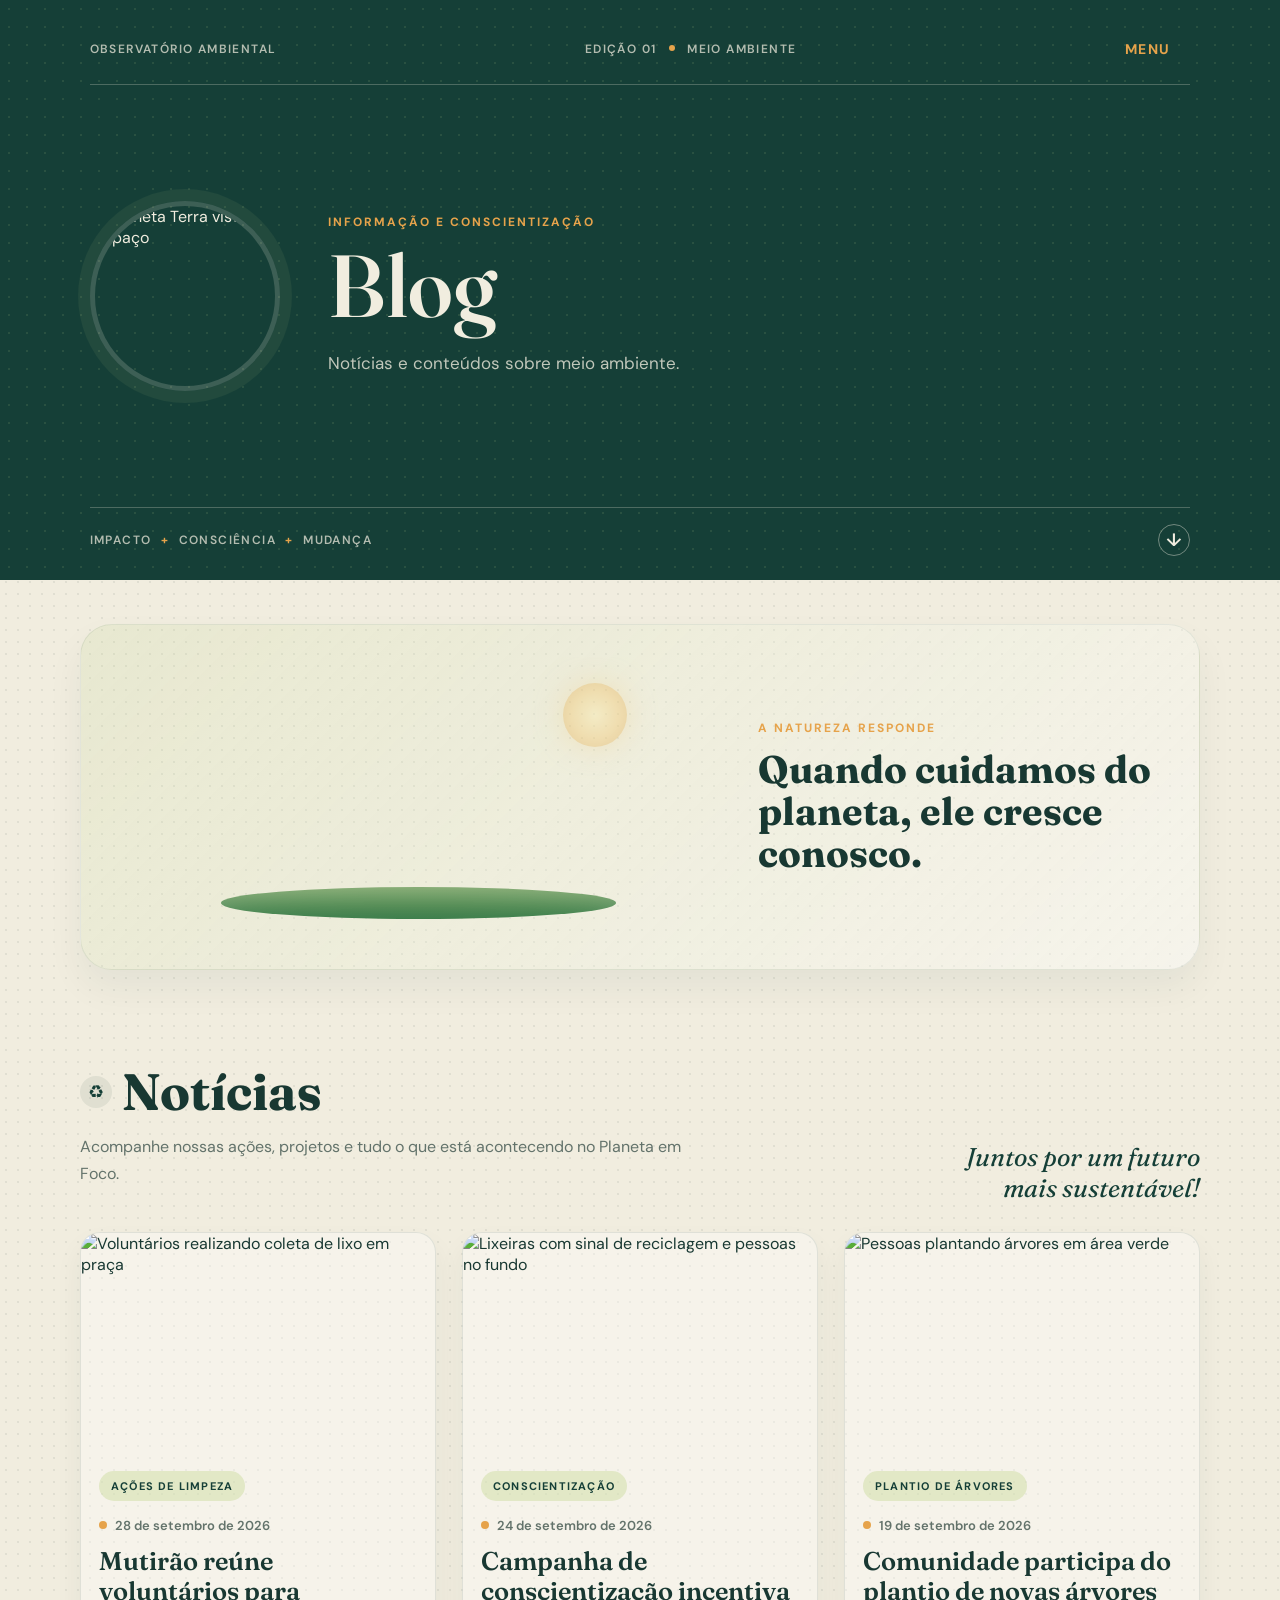
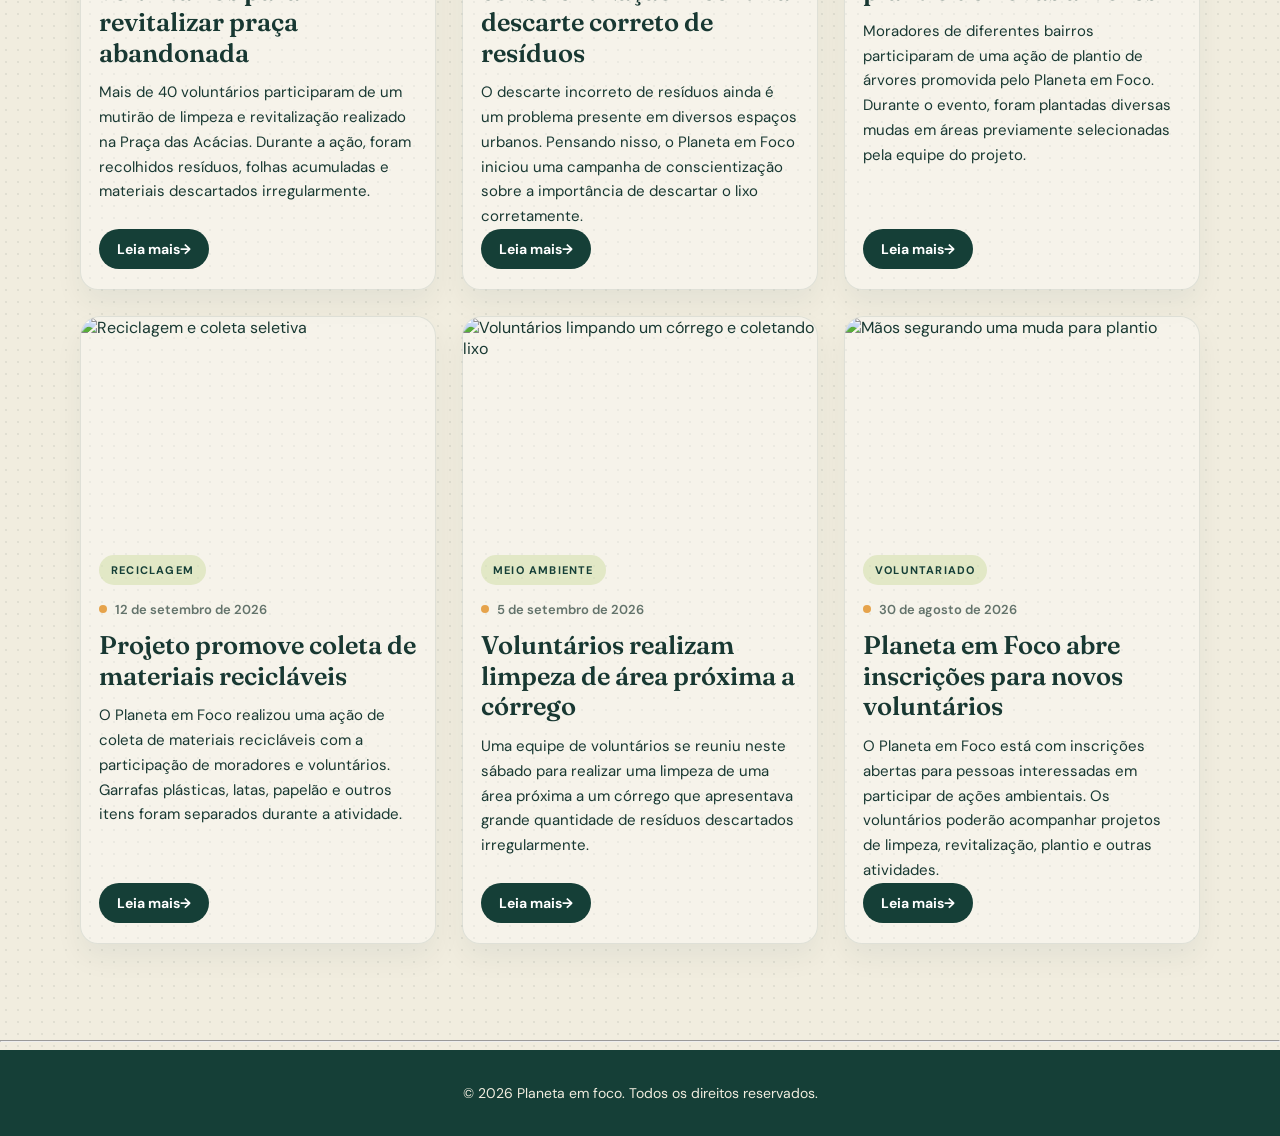
==== html/blog.html @ 34927bc3 "adicionado js" ====
<!doctype html>
<html lang="pt-BR">
  <head>
    <meta charset="UTF-8" />
    <meta name="viewport" content="width=device-width, initial-scale=1.0" />
    <link rel="preconnect" href="https://fonts.googleapis.com" />
    <link rel="preconnect" href="https://fonts.gstatic.com" crossorigin />
    <link
      href="https://fonts.googleapis.com/css2?family=DM+Sans:wght@400;500;600;700&family=Fraunces:opsz,wght@9..144,500;9..144,600;9..144,700&display=swap"
      rel="stylesheet"
    />
    <link rel="stylesheet" href="../css/style.css" />
    <title>Blog | Planeta em foco</title>
  </head>
  <body>
    <div class="capa">
      <div class="linha-superior">
        <span>Observatório ambiental</span>
        <span>Edição 01 <i></i> Meio ambiente</span>
        <nav class="navegacao" aria-label="Navegação principal">
          <details class="menu">
            <summary class="link-menu botao-menu">Menu</summary>
            <div class="opcoes-menu">
              <a class="link-menu" href="../index.html">Início</a>
              <a class="link-menu" href="sobre-nos.html">Sobre nós</a>
              <a class="link-menu" href="projetos.html">Projetos</a>
              <a class="link-menu" href="feitos.html">Feitos</a>
              <a class="link-menu" href="blog.html">Blog</a>
              <a class="link-menu" href="comoajudar.html">Como ajudar</a>
              <a class="link-menu" href="voluntario.html">Voluntarie-se</a>
              <a class="link-menu" href="campanhas.html">Campanhas</a>
              <a class="link-menu" href="galeria.html">Galeria</a>
              <a class="link-menu" href="contatos.html">Contatos</a>
              <a class="link-menu" href="orcamento_hospedagem.html">Hospedagem e domínio</a>
            </div>
          </details>
        </nav>
      </div>
      <div class="destaque">
        <img
          class="imagem-planeta"
          src="https://images.unsplash.com/photo-1614730321146-b6fa6a46bcb4?auto=format&fit=crop&w=400&q=85"
          alt="Planeta Terra visto do espaço"
        />
        <div class="texto-destaque">
          <p class="subtitulo">Informação e conscientização</p>
          <h1>Blog</h1>
          <p class="descricao">Notícias e conteúdos sobre meio ambiente.</p>
        </div>
      </div>
      <div class="linha-inferior">
        <span>IMPACTO <b>+</b> CONSCIÊNCIA <b>+</b> MUDANÇA</span>
        <button
          class="seta-rolagem"
          type="button"
          aria-label="Ir para o final da página"
        >
          ↓
        </button>
      </div>
    </div>
    <main>
      <section
        class="arvore-scroll"
        aria-label="Árvore crescendo ao passar o mouse"
      >
        <div class="arvore-wrapper">
          <div class="arvore-scene" aria-hidden="true" tabindex="0">
            <div class="sol"></div>
            <div class="solo"></div>
            <div class="raiz"></div>
            <div class="tronco"></div>
            <div class="galho galho-1"></div>
            <div class="galho galho-2"></div>
            <div class="galho galho-3"></div>
            <div class="galho galho-4"></div>
            <div class="galho galho-5"></div>
            <div class="folha folha-1"></div>
            <div class="folha folha-2"></div>
            <div class="folha folha-3"></div>
            <div class="folha folha-4"></div>
            <div class="folha folha-5"></div>
            <div class="folha folha-6"></div>
            <div class="folha folha-7"></div>
            <div class="folha folha-8"></div>
            <div class="folha folha-9"></div>
            <div class="folha folha-10"></div>
            <div class="folha folha-11"></div>
            <div class="folha folha-12"></div>
            <div class="folha folha-13"></div>
            <div class="folha folha-14"></div>
            <div class="folha folha-15"></div>
            <div class="folha folha-16"></div>
            <div class="folha folha-17"></div>
            <div class="folha folha-18"></div>
            <div class="folha folha-19"></div>
            <div class="folha folha-20"></div>
            <div class="folha folha-21"></div>
            <div class="folha folha-22"></div>
            <div class="folha folha-23"></div>
            <div class="folha folha-24"></div>
            <div class="folha folha-25"></div>
            <div class="folha folha-26"></div>
            <div class="folha folha-27"></div>
            <div class="folha folha-28"></div>
            <div class="folha folha-29"></div>
            <div class="folha folha-30"></div>
            <div class="folha folha-31"></div>
            <div class="folha folha-32"></div>
            <div class="folha folha-33"></div>
            <div class="folha folha-34"></div>
            <div class="folha folha-35"></div>
            <div class="folha folha-36"></div>
            <div class="folha folha-37"></div>
            <div class="folha folha-38"></div>
            <div class="folha folha-39"></div>
            <div class="folha folha-40"></div>
            <div class="folha folha-49"></div>
            <div class="folha folha-50"></div>
            <div class="folha folha-51"></div>
            <div class="folha folha-52"></div>
            <div class="folha folha-53"></div>
            <div class="folha folha-54"></div>
            <div class="folha folha-55"></div>
            <div class="folha folha-56"></div>
            <div class="folha folha-57"></div>
            <div class="folha folha-58"></div>
            <div class="folha folha-59"></div>
            <div class="folha folha-60"></div>
            <div class="folha folha-61"></div>
            <div class="folha folha-62"></div>
            <div class="folha folha-63"></div>
            <div class="folha folha-64"></div>
            <span class="maca maca-1"></span>
            <span class="maca maca-2"></span>
            <span class="maca maca-3"></span>
            <span class="maca maca-4"></span>
            <span class="maca maca-5"></span>
            <span class="maca maca-6"></span>
            <span class="maca maca-7"></span>
            <span class="maca maca-8"></span>
          </div>
          <div class="texto-arvore">
            <p class="subtitulo">A natureza responde</p>
            <h2>Quando cuidamos do planeta, ele cresce conosco.</h2>
          </div>
        </div>
      </section>

      <section class="temas" aria-label="Blog">
        <div class="noticias-header">
          <div>
            <div class="titulo-noticias">
              <span class="icone-noticias" aria-hidden="true">♻</span>
              <h2>Notícias</h2>
            </div>
            <p class="texto-secao">
              Acompanhe nossas ações, projetos e tudo o que está acontecendo no
              Planeta em Foco.
            </p>
          </div>
          <div class="frase-sustentabilidade">
            Juntos por um futuro<br />mais sustentável!
          </div>
        </div>

        <div class="grade-noticias">
          <article class="card-noticia">
            <img
              src="https://images.unsplash.com/photo-1529156069898-49953e39b3ac?auto=format&fit=crop&w=800&q=80"
              alt="Voluntários realizando coleta de lixo em praça"
            />
            <div class="card-conteudo">
              <span class="tag-noticia">Ações de Limpeza</span>
              <div class="data-noticia">
                <span class="ponto-data"></span>28 de setembro de 2026
              </div>
              <h3>
                Mutirão reúne voluntários para revitalizar praça abandonada
              </h3>
              <p>
                Mais de 40 voluntários participaram de um mutirão de limpeza e
                revitalização realizado na Praça das Acácias. Durante a ação,
                foram recolhidos resíduos, folhas acumuladas e materiais
                descartados irregularmente.
              </p>
              <a href="#" class="botao-noticia"
                >Leia mais <span aria-hidden="true">→</span></a
              >
            </div>
          </article>

          <article class="card-noticia">
            <img
              src="https://images.unsplash.com/photo-1532996122724-e3c354a0b15b?auto=format&fit=crop&w=800&q=80"
              alt="Lixeiras com sinal de reciclagem e pessoas no fundo"
            />
            <div class="card-conteudo">
              <span class="tag-noticia">Conscientização</span>
              <div class="data-noticia">
                <span class="ponto-data"></span>24 de setembro de 2026
              </div>
              <h3>
                Campanha de conscientização incentiva descarte correto de
                resíduos
              </h3>
              <p>
                O descarte incorreto de resíduos ainda é um problema presente em
                diversos espaços urbanos. Pensando nisso, o Planeta em Foco
                iniciou uma campanha de conscientização sobre a importância de
                descartar o lixo corretamente.
              </p>
              <a href="#" class="botao-noticia"
                >Leia mais <span aria-hidden="true">→</span></a
              >
            </div>
          </article>

          <article class="card-noticia">
            <img
              src="https://images.unsplash.com/photo-1466692476868-aef1dfb1e735?auto=format&fit=crop&w=800&q=80"
              alt="Pessoas plantando árvores em área verde"
            />
            <div class="card-conteudo">
              <span class="tag-noticia">Plantio de Árvores</span>
              <div class="data-noticia">
                <span class="ponto-data"></span>19 de setembro de 2026
              </div>
              <h3>Comunidade participa do plantio de novas árvores</h3>
              <p>
                Moradores de diferentes bairros participaram de uma ação de
                plantio de árvores promovida pelo Planeta em Foco. Durante o
                evento, foram plantadas diversas mudas em áreas previamente
                selecionadas pela equipe do projeto.
              </p>
              <a href="#" class="botao-noticia"
                >Leia mais <span aria-hidden="true">→</span></a
              >
            </div>
          </article>

          <article class="card-noticia">
            <img
              src="https://images.unsplash.com/photo-1532996122724-e3c354a0b15b?auto=format&fit=crop&w=800&q=80"
              alt="Reciclagem e coleta seletiva"
            />
            <div class="card-conteudo">
              <span class="tag-noticia">Reciclagem</span>
              <div class="data-noticia">
                <span class="ponto-data"></span>12 de setembro de 2026
              </div>
              <h3>Projeto promove coleta de materiais recicláveis</h3>
              <p>
                O Planeta em Foco realizou uma ação de coleta de materiais
                recicláveis com a participação de moradores e voluntários.
                Garrafas plásticas, latas, papelão e outros itens foram
                separados durante a atividade.
              </p>
              <a href="#" class="botao-noticia"
                >Leia mais <span aria-hidden="true">→</span></a
              >
            </div>
          </article>

          <article class="card-noticia">
            <img
              src="https://images.unsplash.com/photo-1542601906990-b4d3fb778b09?auto=format&fit=crop&w=800&q=80"
              alt="Voluntários limpando um córrego e coletando lixo"
            />
            <div class="card-conteudo">
              <span class="tag-noticia">Meio Ambiente</span>
              <div class="data-noticia">
                <span class="ponto-data"></span>5 de setembro de 2026
              </div>
              <h3>Voluntários realizam limpeza de área próxima a córrego</h3>
              <p>
                Uma equipe de voluntários se reuniu neste sábado para realizar
                uma limpeza de uma área próxima a um córrego que apresentava
                grande quantidade de resíduos descartados irregularmente.
              </p>
              <a href="#" class="botao-noticia"
                >Leia mais <span aria-hidden="true">→</span></a
              >
            </div>
          </article>

          <article class="card-noticia">
            <img
              src="https://images.unsplash.com/photo-1529156069898-49953e39b3ac?auto=format&fit=crop&w=800&q=80"
              alt="Mãos segurando uma muda para plantio"
            />
            <div class="card-conteudo">
              <span class="tag-noticia">Voluntariado</span>
              <div class="data-noticia">
                <span class="ponto-data"></span>30 de agosto de 2026
              </div>
              <h3>Planeta em Foco abre inscrições para novos voluntários</h3>
              <p>
                O Planeta em Foco está com inscrições abertas para pessoas
                interessadas em participar de ações ambientais. Os voluntários
                poderão acompanhar projetos de limpeza, revitalização, plantio e
                outras atividades.
              </p>
              <a href="#" class="botao-noticia"
                >Leia mais <span aria-hidden="true">→</span></a
              >
            </div>
          </article>
        </div>
      </section>
    </main>
    <hr />
    <footer>
      <p>&copy; 2026 Planeta em foco. Todos os direitos reservados.</p>
    </footer>
    <script>
      const arvore = document.querySelector(".arvore-scene");
      const macasCaindo = [
        {
          elemento: document.querySelector(".maca-2"),
          direcao: -1,
          primeiroQuique: 360,
        },
        {
          elemento: document.querySelector(".maca-5"),
          direcao: 1,
          primeiroQuique: 405,
        },
      ];
      let quedaIniciada = false;

      function animarMaca({ elemento, direcao, primeiroQuique }) {
        const estado = {
          x: elemento.offsetLeft,
          y: elemento.offsetTop,
          velocidadeX: 0,
          velocidadeY: 0,
          gravidade: 1100,
          quiques: 0,
          rotacao: 0,
          ultimoTempo: performance.now(),
        };
        const alturaDoChao = arvore.clientHeight - 28 - elemento.offsetHeight;

        elemento.classList.add("maca-caindo");
        elemento.style.left = `${estado.x}px`;
        elemento.style.top = `${estado.y}px`;
        elemento.style.bottom = "auto";
        elemento.style.opacity = "1";

        function atualizarMaca(tempoAtual) {
          const intervalo = Math.min(
            (tempoAtual - estado.ultimoTempo) / 1000,
            0.032,
          );
          estado.ultimoTempo = tempoAtual;
          estado.velocidadeY += estado.gravidade * intervalo;
          estado.y += estado.velocidadeY * intervalo;
          estado.x += estado.velocidadeX * intervalo;

          if (estado.y >= alturaDoChao) {
            estado.y = alturaDoChao;
            estado.quiques += 1;

            if (estado.quiques === 1) {
              estado.velocidadeX = direcao * 105;
              estado.velocidadeY = -primeiroQuique;
            } else if (estado.quiques < 4) {
              estado.velocidadeX *= 0.72;
              estado.velocidadeY = -(
                primeiroQuique *
                0.58 ** (estado.quiques - 1)
              );
            } else {
              estado.velocidadeX = 0;
              estado.velocidadeY = 0;
            }
          }

          if (estado.quiques < 4 || estado.velocidadeY !== 0) {
            if (estado.quiques > 0) {
              estado.rotacao += direcao * 260 * intervalo;
            }
            elemento.style.left = `${estado.x}px`;
            elemento.style.top = `${estado.y}px`;
            elemento.style.transform = `translate3d(0, 0, 0) rotate(${estado.rotacao}deg) scale(0.92)`;
            window.requestAnimationFrame(atualizarMaca);
          } else {
            elemento.style.left = `${estado.x}px`;
            elemento.style.top = `${alturaDoChao}px`;
            elemento.style.transform = `translate3d(0, 0, 0) rotate(${estado.rotacao}deg) scale(0.92)`;
          }
        }

        window.requestAnimationFrame(atualizarMaca);
      }

      arvore.addEventListener("click", (evento) => {
        const area = arvore.getBoundingClientRect();
        const onda = document.createElement("span");
        onda.className = "onda-clique";
        onda.style.left = `${evento.clientX - area.left}px`;
        onda.style.top = `${evento.clientY - area.top}px`;
        arvore.classList.add("arvore-fixa");
        arvore.appendChild(onda);

        if (!quedaIniciada) {
          quedaIniciada = true;
          window.setTimeout(() => {
            macasCaindo.forEach(animarMaca);
          }, 650);
        }

        window.setTimeout(() => onda.remove(), 900);
      });
    </script>
  </body>
</html>
---- css/style.css ----
:root {
    color-scheme: light;
    --paper: #f1eddf;
    --ink: #183832;
    --forest: #153f37;
    --leaf: #bfd48c;
    --sun: #e6a34b;
    --muted: #63736b;
}

* {
    box-sizing: border-box;
}

body {
    min-width: 320px;
    margin: 0;
    color: var(--ink);
    background-color: var(--paper);
    background-image: radial-gradient(rgba(42, 66, 51, 0.09) 0.7px, transparent 0.8px);
    background-size: 12px 12px;
    font-family: 'DM Sans', sans-serif;
}

.capa {
    min-height: 580px;
    padding: 30px max(7vw, 32px) 24px;
    display: flex;
    flex-direction: column;
    justify-content: space-between;
    color: var(--paper);
    background-color: var(--forest);
    background-image: radial-gradient(rgba(191, 212, 140, 0.12) 0.8px, transparent 1px);
    background-size: 18px 18px;
}

.linha-superior,
.linha-inferior {
    display: flex;
    justify-content: space-between;
    align-items: center;
    gap: 16px;
    color: rgba(241, 237, 223, 0.72);
    font-size: 12px;
    font-weight: 600;
    letter-spacing: 1.4px;
    text-transform: uppercase;
}

.linha-superior {
    padding-bottom: 16px;
    border-bottom: 1px solid rgba(241, 237, 223, 0.25);
}

.navegacao {
    display: flex;
    align-items: center;
}

.menu {
    position: relative;
}

.botao-menu {
    list-style: none;
    transition: color 180ms ease, background-color 180ms ease, transform 180ms ease;
}

.botao-menu:hover,
.botao-menu:focus-visible,
.menu[open] > .botao-menu {
    color: var(--leaf);
    background-color: rgba(241, 237, 223, 0.1);
    transform: translateY(-2px);
}

.botao-menu:focus-visible {
    outline: 2px solid var(--sun);
    outline-offset: 3px;
}

.botao-menu::-webkit-details-marker {
    display: none;
}

.opcoes-menu {
    position: absolute;
    top: 100%;
    right: 0;
    z-index: 5;
    display: none;
    min-width: 190px;
    padding: 8px;
    flex-direction: column;
    background: var(--forest);
    border: 1px solid rgba(241, 237, 223, 0.25);
    box-shadow: 0 12px 28px rgba(0, 0, 0, 0.2);
}

.menu:hover .opcoes-menu,
.menu:focus-within .opcoes-menu,
.menu[open] .opcoes-menu {
    display: flex;
}

.opcoes-menu .link-menu {
    display: block;
    padding: 10px 12px;
    text-align: left;
}

.opcoes-menu .link-menu:hover,
.opcoes-menu .link-menu:focus-visible {
    background: rgba(241, 237, 223, 0.12);
    color: var(--leaf);
    transform: translateX(3px);
}

.opcoes-menu .link-menu {
    transition: background-color 180ms ease, color 180ms ease, transform 180ms ease;
}

.linha-superior i {
    display: inline-block;
    width: 6px;
    height: 6px;
    margin: 0 8px 2px;
    border-radius: 50%;
    background: var(--sun);
}

.destaque {
    width: min(100%, 1120px);
    margin: 40px auto;
    display: grid;
    grid-template-columns: 190px minmax(0, 1fr);
    align-items: center;
    gap: 48px;
}

.imagem-planeta {
    width: 190px;
    aspect-ratio: 1;
    border: 5px solid rgba(241, 237, 223, 0.18);
    border-radius: 50%;
    object-fit: cover;
    box-shadow: 0 0 0 12px rgba(191, 212, 140, 0.07);
}

.subtitulo {
    margin: 0 0 12px;
    color: var(--sun);
    font-size: 12px;
    font-weight: 700;
    letter-spacing: 2px;
    text-transform: uppercase;
}

.texto-destaque h1 {
    margin: 0;
    font-family: 'Fraunces', Georgia, serif;
    font-size: 88px;
    font-weight: 600;
    line-height: 0.98;
}

.texto-destaque h1 span {
    color: var(--leaf);
}

.descricao {
    max-width: 530px;
    margin: 20px 0 0;
    color: rgba(241, 237, 223, 0.78);
    font-size: 17px;
    line-height: 1.7;
}

.linha-inferior {
    padding-top: 16px;
    border-top: 1px solid rgba(241, 237, 223, 0.25);
}

.linha-inferior b {
    padding: 0 5px;
    color: var(--sun);
}

.seta-rolagem {
    display: grid;
    width: 32px;
    aspect-ratio: 1;
    place-items: center;
    padding: 0;
    border: 1px solid rgba(241, 237, 223, 0.42);
    border-radius: 50%;
    background: transparent;
    color: var(--paper);
    font: inherit;
    font-size: 18px;
    cursor: pointer;
    transition: transform 220ms ease, background-color 220ms ease, box-shadow 220ms ease, border-color 220ms ease;
    animation: flutuar-seta 2s ease-in-out infinite;
}

.seta-rolagem:hover,
.seta-rolagem:focus-visible {
    transform: translateY(3px) scale(1.08);
    background: rgba(255, 255, 255, 0.08);
    border-color: rgba(241, 237, 223, 0.8);
    box-shadow: 0 0 0 6px rgba(191, 212, 140, 0.12);
    outline: none;
    animation-play-state: paused;
}

.seta-rolagem:active {
    transform: translateY(4px) scale(0.94);
}

@keyframes flutuar-seta {
    0%, 100% {
        transform: translateY(0);
    }
    50% {
        transform: translateY(4px);
    }
}

.temas {
    width: min(100% - 64px, 1120px);
    margin: 0 auto;
    padding: 76px 0 88px;
}

.titulo-secao {
    max-width: 620px;
    margin-bottom: 30px;
}

.titulo-secao .subtitulo {
    color: #96703f;
}

.titulo-secao h2 {
    margin: 0;
    font-family: 'Fraunces', Georgia, serif;
    font-size: 42px;
    font-weight: 500;
    line-height: 1.12;
}

.texto-secao {
    max-width: 620px;
    color: var(--muted);
    font-size: 16px;
    line-height: 1.7;
}

.video-galeria {
    max-width: 860px;
    margin: 40px auto 56px;
    padding: clamp(18px, 3vw, 28px);
    border: 1px solid rgba(21, 63, 55, 0.16);
    border-radius: 8px 32px;
    background: rgba(255, 255, 255, 0.58);
    box-shadow: 0 18px 42px rgba(24, 56, 50, 0.1);
}

.video-galeria-cabecalho {
    margin-bottom: 20px;
}

.video-galeria-cabecalho .subtitulo {
    margin: 0 0 8px;
    color: #96703f;
    font-size: 12px;
    font-weight: 700;
    letter-spacing: 1.5px;
    text-transform: uppercase;
}

.video-galeria-cabecalho h2 {
    margin: 0;
    font-family: 'Fraunces', Georgia, serif;
    font-size: clamp(28px, 4vw, 38px);
    font-weight: 500;
    line-height: 1.15;
}

.video-galeria-cabecalho .texto-secao {
    margin: 10px 0 0;
}

.video-galeria-grade {
    display: grid;
    grid-template-columns: repeat(2, minmax(0, 1fr));
    gap: 20px;
}

.video-galeria-item {
    min-width: 0;
    margin: 0;
}

.video-galeria-player {
    display: block;
    width: 100%;
    aspect-ratio: 16 / 9;
    border: 1px solid rgba(21, 63, 55, 0.18);
    border-radius: 4px 20px;
    background: #10251f;
    object-fit: cover;
    box-shadow: 0 10px 24px rgba(24, 56, 50, 0.16);
}

.video-galeria-item figcaption {
    margin-top: 10px;
    color: var(--ink);
    font-size: 14px;
    font-weight: 700;
}

.video-galeria-player:focus-visible {
    outline: 3px solid var(--sun);
    outline-offset: 4px;
}

.video-galeria-nota {
    margin: 14px 0 0;
    color: var(--muted);
    font-size: 13px;
    line-height: 1.6;
}

@media (max-width: 600px) {
    .video-galeria-grade {
        grid-template-columns: 1fr;
    }
}

.hospedagem-grade {
    display: grid;
    grid-template-columns: repeat(auto-fit, minmax(min(100%, 280px), 1fr));
    align-items: stretch;
    gap: 18px;
    margin: 32px 0;
}

.hospedagem-opcao {
    display: flex;
    flex-direction: column;
    padding: 24px;
    border: 1px solid rgba(21, 63, 55, 0.18);
    border-radius: 6px;
    background: rgba(255, 255, 255, 0.46);
}

.hospedagem-recomendada {
    border-color: var(--forest);
    background: rgba(191, 212, 140, 0.2);
}

.hospedagem-tipo {
    margin: 0 0 10px;
    color: #96703f;
    font-size: 12px;
    font-weight: 700;
    text-transform: uppercase;
}

.hospedagem-opcao h3,
.hospedagem-recomendacao h3 {
    margin: 0 0 12px;
    font-family: 'Fraunces', Georgia, serif;
    font-size: 25px;
    font-weight: 500;
    line-height: 1.2;
}

.hospedagem-resumo,
.hospedagem-nota,
.hospedagem-recomendacao p,
.hospedagem-rodape,
.hospedagem-fontes {
    color: var(--muted);
    line-height: 1.65;
}

.hospedagem-opcao dl {
    margin: 12px 0;
}

.hospedagem-opcao dl div {
    display: flex;
    justify-content: space-between;
    gap: 12px;
    padding: 10px 0;
    border-bottom: 1px solid rgba(21, 63, 55, 0.12);
}

.hospedagem-opcao dt {
    color: var(--muted);
}

.hospedagem-opcao dd {
    margin: 0;
    color: var(--ink);
    font-weight: 700;
    text-align: right;
}

.hospedagem-opcao a {
    margin-top: auto;
    color: var(--forest);
    font-weight: 700;
}

.hospedagem-recomendacao {
    margin: 36px 0 24px;
    padding: 28px;
    border-left: 4px solid var(--sun);
    background: rgba(255, 255, 255, 0.48);
}

.hospedagem-recomendacao .subtitulo {
    color: #96703f;
}

.hospedagem-recomendacao p,
.hospedagem-rodape,
.hospedagem-fontes {
    margin-bottom: 0;
    font-size: 14px;
}

.hospedagem-rodape {
    max-width: 850px;
}

.hospedagem-fontes a {
    color: var(--forest);
}

.formulario-voluntario {
    max-width: 760px;
    margin: 28px 0;
    padding: 24px;
    border: 1px solid rgba(21, 63, 55, 0.18);
    border-radius: 6px;
    background: rgba(255, 255, 255, 0.46);
}

.campos-voluntario {
    display: grid;
    grid-template-columns: repeat(auto-fit, minmax(min(100%, 240px), 1fr));
    gap: 18px;
}

.campo-voluntario {
    display: grid;
    align-content: start;
    gap: 7px;
    min-width: 0;
}

.campo-amplo {
    grid-column: 1 / -1;
}

.campo-voluntario label,
.opcoes-voluntario legend {
    color: var(--ink);
    font-size: 14px;
    font-weight: 700;
}

.campo-voluntario input,
.campo-voluntario select,
.campo-voluntario textarea {
    width: 100%;
    min-height: 44px;
    padding: 10px 12px;
    border: 1px solid rgba(21, 63, 55, 0.3);
    border-radius: 4px;
    background: #fffefa;
    color: var(--ink);
    font: inherit;
}

.campo-voluntario textarea {
    min-height: 120px;
    resize: vertical;
}

.campo-voluntario input:focus-visible,
.campo-voluntario select:focus-visible,
.campo-voluntario textarea:focus-visible,
.opcoes-voluntario input:focus-visible,
.botao-voluntario:focus-visible {
    outline: 3px solid var(--sun);
    outline-offset: 3px;
}

.opcoes-voluntario {
    display: flex;
    flex-wrap: wrap;
    gap: 14px 22px;
    margin: 0;
    padding: 16px;
    border: 1px solid rgba(21, 63, 55, 0.18);
    border-radius: 4px;
}

.opcoes-voluntario legend {
    padding: 0 6px;
}

.opcoes-voluntario label {
    display: inline-flex;
    align-items: center;
    gap: 8px;
    color: var(--ink);
    font-size: 14px;
}

.opcoes-voluntario input {
    width: 18px;
    height: 18px;
    accent-color: var(--forest);
}

.aviso-formulario,
.retorno-formulario {
    color: var(--muted);
    font-size: 14px;
    line-height: 1.6;
}

.botao-voluntario {
    min-height: 44px;
    padding: 10px 18px;
    border: 1px solid var(--forest);
    border-radius: 4px;
    background: var(--forest);
    color: var(--paper);
    font: inherit;
    font-weight: 700;
    cursor: pointer;
    transition: transform 180ms ease, box-shadow 180ms ease, background-color 180ms ease;
}

.botao-voluntario:hover:not(:disabled),
.botao-voluntario:focus-visible:not(:disabled) {
    background: #20594d;
    box-shadow: 0 8px 18px rgba(24, 56, 50, 0.2);
    transform: translateY(-2px);
}

.botao-voluntario:active:not(:disabled) {
    box-shadow: 0 3px 8px rgba(24, 56, 50, 0.16);
    transform: translateY(1px) scale(0.98);
}

.botao-voluntario:disabled {
    cursor: not-allowed;
    opacity: 0.6;
}

.arvore-scroll {
    width: min(100% - 64px, 1120px);
    margin: 24px auto 10px;
    padding: 20px 0 10px;
}

.arvore-wrapper {
    display: grid;
    grid-template-columns: minmax(0, 1.2fr) minmax(0, 0.8fr);
    align-items: center;
    gap: 30px;
    padding: 32px 28px;
    border-radius: 32px;
    background: linear-gradient(135deg, rgba(191, 212, 140, 0.18), rgba(255, 255, 255, 0.4));
    border: 1px solid rgba(21, 63, 55, 0.08);
    box-shadow: 0 18px 36px rgba(24, 56, 50, 0.06);
}

.arvore-scene {
    position: relative;
    width: min(100%, 520px);
    height: 280px;
    margin: 0 auto;
    cursor: pointer;
    overflow: hidden;
    isolation: isolate;
}

.arvore-scene::after {
    content: "";
    position: absolute;
    left: 50%;
    bottom: 66px;
    width: 210px;
    height: 120px;
    border-radius: 50%;
    background: radial-gradient(circle, rgba(130, 193, 108, 0.4) 0%, rgba(130, 193, 108, 0.14) 42%, rgba(130, 193, 108, 0) 72%);
    transform: translateX(-50%) scale(0.2);
    opacity: 0;
    transition: transform 700ms ease, opacity 500ms ease;
}

.sol {
    position: absolute;
    top: 26px;
    right: 52px;
    width: 64px;
    height: 64px;
    border-radius: 50%;
    background: radial-gradient(circle, #fbe9a7 0%, #f2c66f 52%, #db9d3f 100%);
    box-shadow: 0 0 28px rgba(242, 198, 111, 0.7);
    opacity: 0.4;
    transition: opacity 400ms ease, transform 500ms ease;
}

.arvore-scene:hover .sol,
.arvore-scene:focus-within .sol {
    opacity: 1;
    transform: scale(1.08);
}

.solo {
    position: absolute;
    left: 12%;
    right: 12%;
    bottom: 18px;
    height: 32px;
    border-radius: 50%;
    background: linear-gradient(180deg, #7ca569 0%, #3b7d4a 100%);
    box-shadow: inset 0 8px 18px rgba(255, 255, 255, 0.12);
}

.raiz {
    position: absolute;
    left: 50%;
    bottom: 20px;
    width: 26px;
    height: 24px;
    border-radius: 50% 50% 60% 40%;
    background: linear-gradient(180deg, #785b3d 0%, #5a3d2d 100%);
    box-shadow: 12px 4px 0 rgba(90, 61, 45, 0.35), -12px 4px 0 rgba(90, 61, 45, 0.25);
    transform: translateX(-50%) scaleY(0.15);
    opacity: 0;
    transition: transform 500ms ease, opacity 300ms ease;
}

.tronco {
    position: absolute;
    left: 50%;
    bottom: 30px;
    width: 26px;
    height: 0;
    border-radius: 18px;
    background: linear-gradient(180deg, #785b3d 0%, #5a3d2d 100%);
    box-shadow: inset -5px 0 0 rgba(255, 255, 255, 0.12);
    transform: translateX(-50%) scaleY(0.1);
    transform-origin: bottom center;
    opacity: 0;
    transition: height 700ms cubic-bezier(0.19, 1, 0.22, 1), transform 700ms ease, opacity 300ms ease;
}

.galho {
    position: absolute;
    left: 50%;
    width: 100px;
    height: 12px;
    border-radius: 999px;
    background: linear-gradient(90deg, #5a3d2d, #785b3d);
    transform-origin: left center;
    opacity: 0;
    transition: transform 700ms ease, opacity 300ms ease;
}

.galho-1 {
    bottom: 142px;
    transform: translateX(-15%) rotate(-34deg) scaleX(0.08);
}

.galho-2 {
    bottom: 154px;
    transform: translateX(-82%) rotate(26deg) scaleX(0.08);
}

.galho-3 {
    bottom: 126px;
    width: 88px;
    transform: translateX(-18%) rotate(-18deg) scaleX(0.08);
}

.galho-4 {
    bottom: 170px;
    width: 86px;
    transform: translateX(-76%) rotate(38deg) scaleX(0.08);
}

.galho-5 {
    bottom: 185px;
    width: 84px;
    transform: translateX(-20%) rotate(-42deg) scaleX(0.08);
}

.folha {
    position: absolute;
    width: 42px;
    height: 42px;
    border-radius: 58% 42% 56% 44% / 52% 45% 55% 48%;
    background: linear-gradient(135deg, #d9f09f 0%, #88bf5a 26%, #3b8d57 100%);
    box-shadow: inset -6px -4px 0 rgba(255, 255, 255, 0.12), 0 8px 18px rgba(25, 76, 51, 0.12);
    opacity: 0;
    transform: scale(0.18) translateY(18px) rotate(8deg);
    transition: transform 700ms cubic-bezier(0.16, 1, 0.3, 1), opacity 500ms ease;
}

.folha-1 { left: 42%; bottom: 122px; }
.folha-2 { left: 50%; bottom: 148px; }
.folha-3 { left: 57%; bottom: 136px; }
.folha-4 { left: 35%; bottom: 144px; }
.folha-5 { left: 53%; bottom: 176px; }
.folha-6 { left: 41%; bottom: 178px; }
.folha-7 { left: 61%; bottom: 172px; }
.folha-8 { left: 46%; bottom: 196px; }
.folha-9 { left: 51%; bottom: 208px; }
.folha-10 { left: 37%; bottom: 188px; }
.folha-11 { left: 63%; bottom: 150px; }
.folha-12 { left: 30%; bottom: 166px; }
.folha-13 { left: 49%; bottom: 222px; }
.folha-14 { left: 57%; bottom: 216px; }
.folha-15 { left: 27%; bottom: 145px; width: 34px; height: 34px; }
.folha-16 { left: 68%; bottom: 142px; width: 36px; height: 36px; }
.folha-17 { left: 32%; bottom: 194px; width: 38px; height: 38px; }
.folha-18 { left: 67%; bottom: 184px; width: 40px; height: 40px; }
.folha-19 { left: 40%; bottom: 218px; width: 34px; height: 34px; }
.folha-20 { left: 59%; bottom: 232px; width: 36px; height: 36px; }
.folha-21 { left: 23%; bottom: 176px; width: 32px; height: 32px; }
.folha-22 { left: 72%; bottom: 166px; width: 32px; height: 32px; }
.folha-23 { left: 44%; bottom: 154px; width: 30px; height: 30px; }
.folha-24 { left: 51%; bottom: 160px; width: 32px; height: 32px; }
.folha-25 { left: 47%; bottom: 180px; width: 34px; height: 34px; }
.folha-26 { left: 55%; bottom: 188px; width: 30px; height: 30px; }
.folha-27 { left: 43%; bottom: 202px; width: 32px; height: 32px; }
.folha-28 { left: 52%; bottom: 210px; width: 34px; height: 34px; }
.folha-29 { left: 46%; bottom: 226px; width: 28px; height: 28px; }
.folha-30 { left: 56%; bottom: 224px; width: 30px; height: 30px; }
.folha-31 { left: 38%; bottom: 156px; width: 28px; height: 28px; }
.folha-32 { left: 58%; bottom: 158px; width: 28px; height: 28px; }
.folha-33 { left: 40%; bottom: 186px; width: 30px; height: 30px; }
.folha-34 { left: 61%; bottom: 194px; width: 28px; height: 28px; }
.folha-35 { left: 48%; bottom: 196px; width: 26px; height: 26px; }
.folha-36 { left: 54%; bottom: 202px; width: 28px; height: 28px; }
.folha-37 { left: 36%; bottom: 216px; width: 28px; height: 28px; }
.folha-38 { left: 63%; bottom: 214px; width: 28px; height: 28px; }
.folha-39 { left: 44%; bottom: 238px; width: 26px; height: 26px; }
.folha-40 { left: 60%; bottom: 240px; width: 26px; height: 26px; }
.folha-49 { left: 35%; bottom: 158px; width: 30px; height: 30px; }
.folha-50 { left: 40%; bottom: 166px; width: 34px; height: 34px; }
.folha-51 { left: 45%; bottom: 158px; width: 28px; height: 28px; }
.folha-52 { left: 38%; bottom: 184px; width: 28px; height: 28px; }
.folha-53 { left: 44%; bottom: 188px; width: 32px; height: 32px; }
.folha-54 { left: 49%; bottom: 178px; width: 28px; height: 28px; }
.folha-55 { left: 41%; bottom: 208px; width: 26px; height: 26px; }
.folha-56 { left: 47%; bottom: 214px; width: 24px; height: 24px; }
.folha-57 { left: 27%; bottom: 154px; width: 30px; height: 30px; }
.folha-58 { left: 32%; bottom: 162px; width: 34px; height: 34px; }
.folha-59 { left: 36%; bottom: 174px; width: 28px; height: 28px; }
.folha-60 { left: 25%; bottom: 184px; width: 28px; height: 28px; }
.folha-61 { left: 30%; bottom: 194px; width: 32px; height: 32px; }
.folha-62 { left: 35%; bottom: 202px; width: 26px; height: 26px; }
.folha-63 { left: 28%; bottom: 214px; width: 24px; height: 24px; }
.folha-64 { left: 34%; bottom: 222px; width: 28px; height: 28px; }

.arvore-scene:hover::after,
.arvore-scene:focus-within::after,
.arvore-scene.arvore-fixa::after {
    opacity: 1;
    transform: translateX(-50%) scale(1);
}

.arvore-scene:hover .raiz,
.arvore-scene:focus-within .raiz,
.arvore-scene:hover .tronco,
.arvore-scene:focus-within .tronco,
.arvore-scene:hover .galho,
.arvore-scene:focus-within .galho,
.arvore-scene:hover .folha,
.arvore-scene:focus-within .folha {
    opacity: 1;
}

.arvore-scene:hover .raiz,
.arvore-scene:focus-within .raiz {
    transform: translateX(-50%) scaleY(1);
}

.arvore-scene:hover .tronco,
.arvore-scene:focus-within .tronco {
    height: 135px;
    transform: translateX(-50%) scaleY(1);
}

.arvore-scene:hover .galho-1,
.arvore-scene:focus-within .galho-1 {
    transform: translateX(-15%) rotate(-34deg) scaleX(1);
}

.arvore-scene:hover .galho-2,
.arvore-scene:focus-within .galho-2 {
    transform: translateX(-82%) rotate(26deg) scaleX(1);
}

.arvore-scene:hover .galho-3,
.arvore-scene:focus-within .galho-3 {
    transform: translateX(-18%) rotate(-18deg) scaleX(1);
}

.arvore-scene:hover .galho-4,
.arvore-scene:focus-within .galho-4 {
    transform: translateX(-76%) rotate(38deg) scaleX(1);
}

.arvore-scene:hover .galho-5,
.arvore-scene:focus-within .galho-5 {
    transform: translateX(-20%) rotate(-42deg) scaleX(1);
}

.arvore-scene:hover .folha,
.arvore-scene:focus-within .folha,
.arvore-scene.arvore-fixa .folha {
    transform: scale(1) translateY(0) rotate(0deg);
}

.arvore-scene.arvore-fixa .sol {
    opacity: 1;
    transform: scale(1.08);
}

.arvore-scene.arvore-fixa .raiz {
    opacity: 1;
    transform: translateX(-50%) scaleY(1);
}

.arvore-scene.arvore-fixa .tronco {
    height: 135px;
    opacity: 1;
    transform: translateX(-50%) scaleY(1);
}

.arvore-scene.arvore-fixa .galho,
.arvore-scene.arvore-fixa .folha {
    opacity: 1;
}

.arvore-scene.arvore-fixa .galho-1 {
    transform: translateX(-15%) rotate(-34deg) scaleX(1);
}

.arvore-scene.arvore-fixa .galho-2 {
    transform: translateX(-82%) rotate(26deg) scaleX(1);
}

.arvore-scene.arvore-fixa .galho-3 {
    transform: translateX(-18%) rotate(-18deg) scaleX(1);
}

.arvore-scene.arvore-fixa .galho-4 {
    transform: translateX(-76%) rotate(38deg) scaleX(1);
}

.arvore-scene.arvore-fixa .galho-5 {
    transform: translateX(-20%) rotate(-42deg) scaleX(1);
}

.maca {
    position: absolute;
    z-index: 2;
    width: 17px;
    height: 17px;
    border-radius: 50%;
    background: radial-gradient(circle at 35% 30%, #ffcf92 0 10%, #e65f43 32%, #a92f35 100%);
    box-shadow: inset -3px -3px 0 rgba(112, 36, 39, 0.18), 0 5px 8px rgba(93, 47, 35, 0.18);
    opacity: 0;
    transform: scale(0.15) translateY(-8px);
    transform-origin: center bottom;
    transition: opacity 250ms ease, transform 520ms cubic-bezier(0.16, 1, 0.3, 1);
}

.maca::before {
    content: "";
    position: absolute;
    top: -5px;
    left: 9px;
    width: 2px;
    height: 7px;
    border-radius: 999px;
    background: #5a3d2d;
    transform: rotate(18deg);
}

.maca::after {
    content: "";
    position: absolute;
    top: -6px;
    left: 11px;
    width: 8px;
    height: 5px;
    border-radius: 100% 0 100% 0;
    background: #76a957;
    transform: rotate(-18deg);
}

.maca-1 { left: 31%; bottom: 174px; }
.maca-2 { left: 38%; bottom: 148px; --maca-deslocamento: -58px; }
.maca-3 { left: 45%; bottom: 196px; }
.maca-4 { left: 53%; bottom: 166px; }
.maca-5 { left: 59%; bottom: 205px; --maca-deslocamento: 58px; }
.maca-6 { left: 65%; bottom: 154px; }
.maca-7 { left: 41%; bottom: 226px; }
.maca-8 { left: 50%; bottom: 132px; }

.arvore-scene.arvore-fixa .maca {
    opacity: 1;
    transform: scale(1) translateY(0);
}

.arvore-scene.arvore-fixa .maca-1 { transition-delay: 80ms; }
.arvore-scene.arvore-fixa .maca-2 { transition-delay: 150ms; }
.arvore-scene.arvore-fixa .maca-3 { transition-delay: 220ms; }
.arvore-scene.arvore-fixa .maca-4 { transition-delay: 290ms; }
.arvore-scene.arvore-fixa .maca-5 { transition-delay: 360ms; }
.arvore-scene.arvore-fixa .maca-6 { transition-delay: 430ms; }
.arvore-scene.arvore-fixa .maca-7 { transition-delay: 500ms; }
.arvore-scene.arvore-fixa .maca-8 { transition-delay: 570ms; }

.maca-caindo {
    transition: none !important;
    will-change: top, left, transform;
}

.onda-clique {
    position: absolute;
    z-index: 3;
    width: 22px;
    height: 22px;
    border: 2px solid var(--sun);
    border-radius: 50%;
    pointer-events: none;
    transform: translate(-50%, -50%) scale(0.2);
    animation: onda-crescendo 850ms ease-out forwards;
}

@keyframes onda-crescendo {
    0% {
        opacity: 0.9;
        transform: translate(-50%, -50%) scale(0.2);
    }
    70% {
        opacity: 0.45;
    }
    100% {
        opacity: 0;
        transform: translate(-50%, -50%) scale(5.5);
    }
}

.texto-arvore {
    max-width: 430px;
}

.texto-arvore h2 {
    margin: 0;
    font-family: 'Fraunces', Georgia, serif;
    font-size: clamp(32px, 3vw, 48px);
    line-height: 1.1;
    color: var(--ink);
}

.texto-arvore {
    max-width: 430px;
}

.texto-arvore h2 {
    margin: 0;
    font-family: 'Fraunces', Georgia, serif;
    font-size: clamp(32px, 3vw, 48px);
    line-height: 1.1;
    color: var(--ink);
}

.noticias-header {
    display: flex;
    justify-content: space-between;
    align-items: flex-end;
    gap: 24px;
    margin-bottom: 28px;
    flex-wrap: wrap;
}

.titulo-noticias {
    display: flex;
    align-items: center;
    gap: 10px;
    margin-bottom: 8px;
}

.icone-noticias {
    display: inline-grid;
    place-items: center;
    width: 32px;
    height: 32px;
    border-radius: 50%;
    background: rgba(21, 63, 55, 0.08);
    color: var(--forest);
    font-size: 18px;
}

.titulo-noticias h2 {
    margin: 0;
    font-family: 'Fraunces', Georgia, serif;
    font-size: clamp(38px, 4vw, 54px);
    line-height: 1;
    color: var(--ink);
}

.frase-sustentabilidade {
    color: var(--forest);
    font-family: 'Fraunces', Georgia, serif;
    font-size: clamp(18px, 2vw, 28px);
    line-height: 1.2;
    text-align: right;
    font-style: italic;
}

.grade-noticias {
    display: grid;
    grid-template-columns: repeat(3, minmax(0, 1fr));
    gap: 26px;
}

.card-noticia {
    position: relative;
    display: flex;
    flex-direction: column;
    min-height: 100%;
    overflow: hidden;
    border: 1px solid rgba(21, 63, 55, 0.1);
    border-radius: 20px 20px 18px 18px;
    background: rgba(255, 255, 255, 0.35);
    box-shadow: 0 14px 28px rgba(24, 56, 50, 0.06);
    transition: transform 240ms cubic-bezier(0.22, 1, 0.36, 1), box-shadow 240ms ease, border-color 240ms ease;
}

.card-noticia:hover,
.card-noticia:focus-within {
    z-index: 1;
    border-color: rgba(21, 63, 55, 0.24);
    box-shadow: 0 22px 38px rgba(24, 56, 50, 0.16), 0 0 0 5px rgba(191, 212, 140, 0.12);
    transform: translateY(-7px) scale(1.012);
}

.card-noticia img {
    display: block;
    width: 100%;
    height: 220px;
    object-fit: cover;
    transition: transform 300ms ease, filter 300ms ease;
}

.card-noticia:hover img,
.card-noticia:focus-within img {
    filter: saturate(1.08) brightness(1.03);
    transform: scale(1.035);
}

.card-conteudo {
    display: flex;
    flex: 1;
    flex-direction: column;
    padding: 18px 18px 20px;
}

.tag-noticia {
    display: inline-block;
    width: fit-content;
    padding: 8px 12px;
    border-radius: 999px;
    background: rgba(191, 212, 140, 0.38);
    color: var(--forest);
    font-size: 11px;
    font-weight: 700;
    letter-spacing: 1.2px;
    text-transform: uppercase;
}

.data-noticia {
    display: inline-flex;
    align-items: center;
    gap: 8px;
    margin-top: 16px;
    color: var(--muted);
    font-size: 13px;
    font-weight: 600;
}

.ponto-data {
    display: inline-block;
    width: 8px;
    height: 8px;
    border-radius: 50%;
    background: var(--sun);
}

.card-noticia h3 {
    margin: 12px 0 12px;
    color: var(--ink);
    font-family: 'Fraunces', Georgia, serif;
    font-size: clamp(24px, 2vw, 31px);
    line-height: 1.2;
    font-weight: 600;
}

.card-noticia p {
    margin: 0;
    color: var(--ink);
    font-size: 15px;
    line-height: 1.65;
}

.botao-noticia {
    display: inline-flex;
    align-items: center;
    justify-content: center;
    width: fit-content;
    margin-top: auto;
    padding: 11px 18px;
    border-radius: 999px;
    background: var(--forest);
    color: #fff;
    font-size: 14px;
    font-weight: 700;
    text-decoration: none;
    transition: transform 180ms ease, color 180ms ease, background-color 180ms ease, box-shadow 180ms ease;
}

.botao-noticia:hover,
.botao-noticia:focus-visible {
    background: #20594d;
    box-shadow: 0 8px 18px rgba(24, 56, 50, 0.18);
    transform: translateY(-3px);
}

.botao-noticia:focus-visible {
    outline: 2px solid var(--sun);
    outline-offset: 4px;
}

.botao-noticia:active {
    box-shadow: 0 3px 8px rgba(24, 56, 50, 0.14);
    transform: translateY(0) scale(0.98);
}

.grade-imagens {
    display: grid;
    grid-template-columns: repeat(2, minmax(0, 1fr));
    gap: 22px;
}

.cartao-imagem {
    position: relative;
    min-width: 0;
    aspect-ratio: 1.22;
    margin: 0;
    overflow: hidden;
    border-radius: 28px 0;
    background: #d5d2c3;
    isolation: isolate;
}

.imagem-secundaria {
    border-radius: 0 28px;
}

.cartao-imagem img {
    display: block;
    width: 100%;
    height: 100%;
    object-fit: cover;
    transition: transform 350ms ease, filter 350ms ease;
}

.cartao-imagem figcaption {
    position: absolute;
    inset: 0;
    display: flex;
    flex-direction: column;
    justify-content: flex-end;
    gap: 10px;
    padding: 30px;
    color: #fff;
    background: linear-gradient(180deg, transparent 15%, rgba(13, 38, 32, 0.9) 100%);
    opacity: 0;
    transform: translateY(12px);
    transition: opacity 250ms ease, transform 250ms ease;
}

.cartao-imagem figcaption span:first-child {
    color: var(--leaf);
    font-size: 11px;
    font-weight: 700;
    letter-spacing: 1.5px;
}

.cartao-imagem figcaption strong {
    font-family: 'Fraunces', Georgia, serif;
    font-size: 30px;
    font-weight: 500;
    line-height: 1.1;
}

.cartao-imagem figcaption span:last-child {
    max-width: 440px;
    font-size: 15px;
    line-height: 1.55;
}

.cartao-imagem:hover img,
.cartao-imagem:focus img {
    transform: scale(1.045);
    filter: brightness(0.72);
}

.cartao-imagem:hover figcaption,
.cartao-imagem:focus figcaption {
    opacity: 1;
    transform: translateY(0);
}

.cartao-imagem:focus-visible {
    outline: 3px solid var(--sun);
    outline-offset: 4px;
}

@media (max-width: 760px) {
    .capa {
        min-height: 520px;
        padding: 24px;
    }

    .destaque {
        grid-template-columns: 120px minmax(0, 1fr);
        gap: 28px;
    }

    .imagem-planeta {
        width: 120px;
    }

    .texto-destaque h1 {
        font-size: 58px;
    }

    .descricao {
        font-size: 15px;
    }

    .temas {
        width: min(100% - 40px, 560px);
        padding: 56px 0;
    }

    .grade-noticias {
        grid-template-columns: repeat(2, minmax(0, 1fr));
    }

    .grade-imagens {
        grid-template-columns: 1fr;
    }
}

@media (max-width: 480px) {
    .linha-superior,
    .linha-inferior {
        font-size: 9px;
        letter-spacing: 0.8px;
    }

    .linha-superior {
        align-items: flex-start;
    }

    .linha-superior span:last-child {
        text-align: right;
    }

    .destaque {
        grid-template-columns: 1fr;
        justify-items: start;
        gap: 22px;
    }

    .imagem-planeta {
        width: 96px;
    }

    .texto-destaque h1 {
        font-size: 52px;
    }

    .titulo-secao h2 {
        font-size: 34px;
    }

    .noticias-header {
        align-items: flex-start;
    }

    .frase-sustentabilidade {
        text-align: left;
    }

    .grade-noticias {
        grid-template-columns: 1fr;
    }

    .card-noticia img {
        height: 210px;
    }

    .cartao-imagem figcaption {
        padding: 22px;
    }

    .cartao-imagem figcaption strong {
        font-size: 26px;
    }
}

@media (hover: none) {
    .cartao-imagem figcaption {
        opacity: 1;
        transform: none;
    }

    .cartao-imagem img {
        filter: brightness(0.78);
    }
}

@media (prefers-reduced-motion: reduce) {
    *,
    *::before,
    *::after {
        scroll-behavior: auto !important;
        transition-duration: 0.01ms !important;
    }
}

footer{
    text-align: center;
    padding: 20px 0;
    background-color: var(--forest);
    color: var(--paper);
    font-size: 14px;
}

.link-menu {
    background-color: transparent;
    color: var(--sun);
    border: none;
    padding: 10px 20px;
    font-size: 14px;
    font-weight: bold;
    cursor: pointer;
    border-radius: 4px;
    text-decoration: none;
    transition: background-color 0.3s ease;
}

.imagem-projeto-um {
    width: min(500px, 100%);
    height: auto;
    border-radius: 8px;
    margin-bottom: 10px;
}
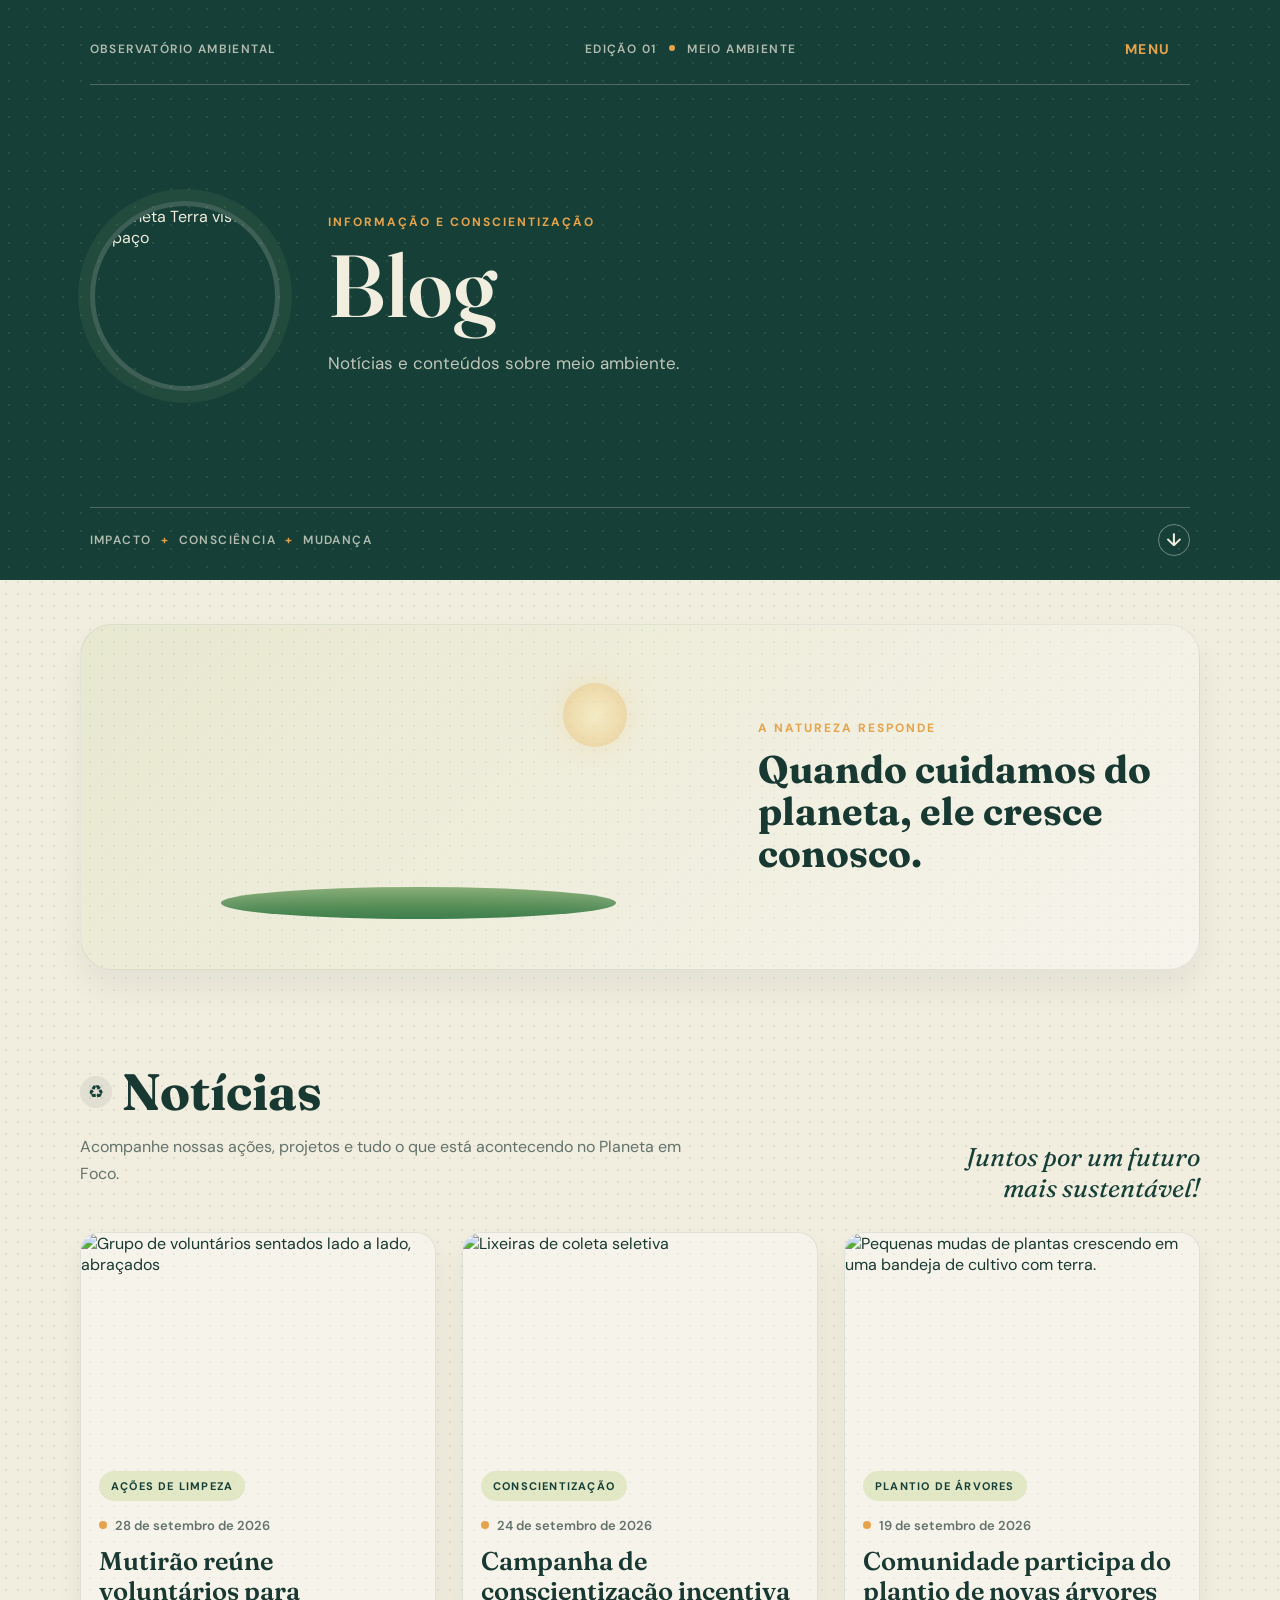
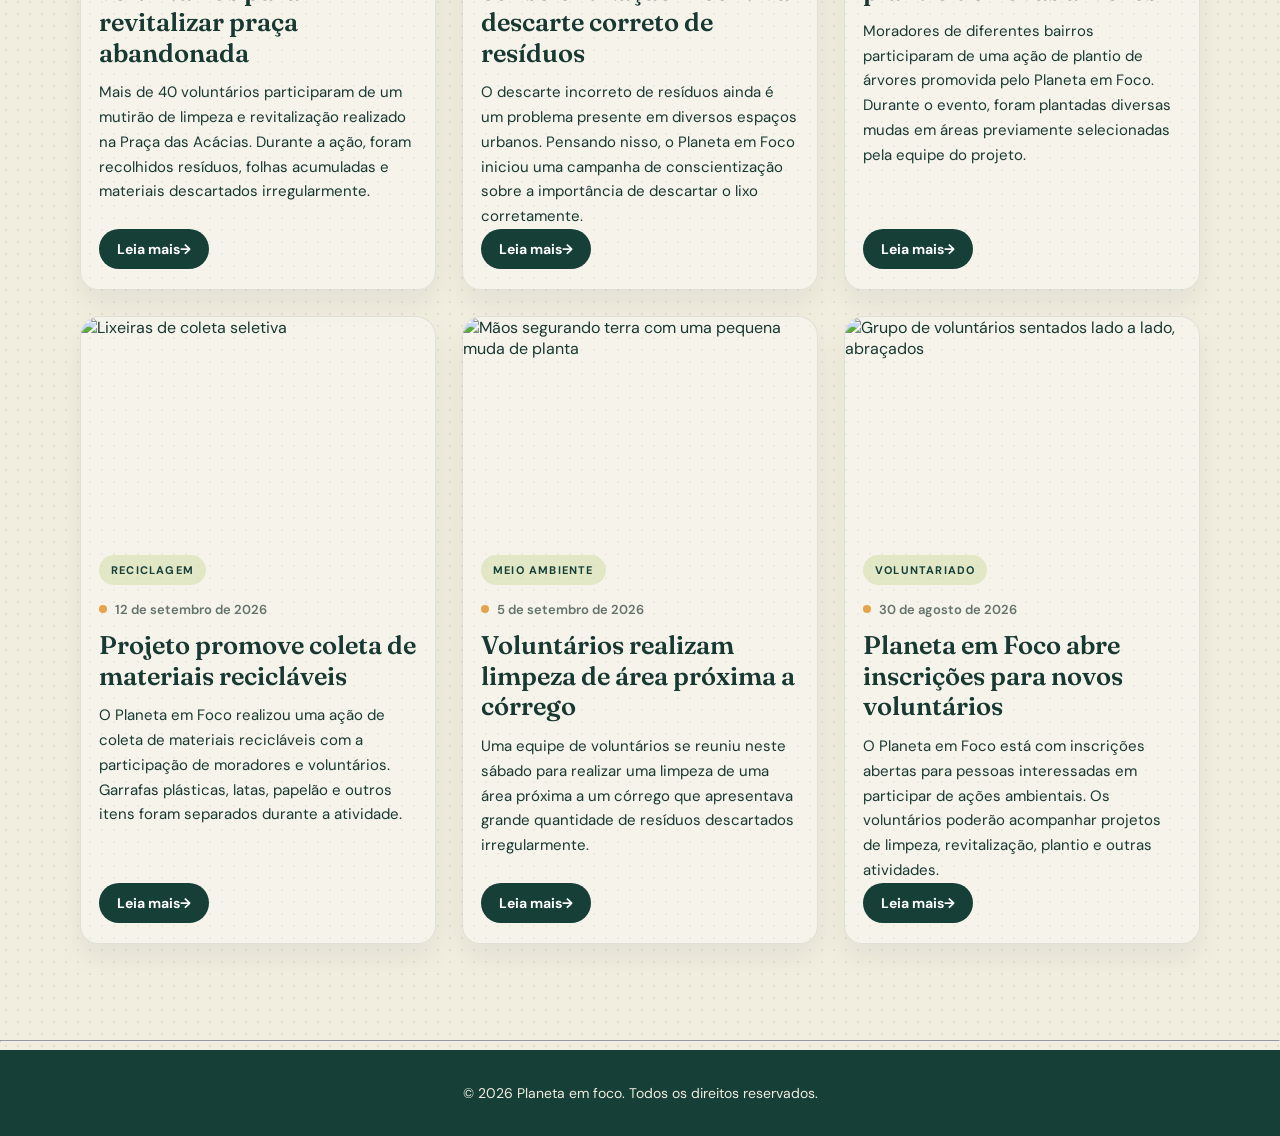
==== commit b6da8edd: "Melhora a acessibilidade do site" ====
--- a/html/blog.html
+++ b/html/blog.html
@@ -168,7 +168,7 @@
           <article class="card-noticia">
             <img
               src="https://images.unsplash.com/photo-1529156069898-49953e39b3ac?auto=format&fit=crop&w=800&q=80"
-              alt="Voluntários realizando coleta de lixo em praça"
+              alt="Grupo de voluntários sentados lado a lado, abraçados"
             />
             <div class="card-conteudo">
               <span class="tag-noticia">Ações de Limpeza</span>
@@ -193,7 +193,7 @@
           <article class="card-noticia">
             <img
               src="https://images.unsplash.com/photo-1532996122724-e3c354a0b15b?auto=format&fit=crop&w=800&q=80"
-              alt="Lixeiras com sinal de reciclagem e pessoas no fundo"
+              alt="Lixeiras de coleta seletiva"
             />
             <div class="card-conteudo">
               <span class="tag-noticia">Conscientização</span>
@@ -219,7 +219,7 @@
           <article class="card-noticia">
             <img
               src="https://images.unsplash.com/photo-1466692476868-aef1dfb1e735?auto=format&fit=crop&w=800&q=80"
-              alt="Pessoas plantando árvores em área verde"
+              alt="Pequenas mudas de plantas crescendo em uma bandeja de cultivo com terra."
             />
             <div class="card-conteudo">
               <span class="tag-noticia">Plantio de Árvores</span>
@@ -242,7 +242,7 @@
           <article class="card-noticia">
             <img
               src="https://images.unsplash.com/photo-1532996122724-e3c354a0b15b?auto=format&fit=crop&w=800&q=80"
-              alt="Reciclagem e coleta seletiva"
+              alt="Lixeiras de coleta seletiva"
             />
             <div class="card-conteudo">
               <span class="tag-noticia">Reciclagem</span>
@@ -265,7 +265,7 @@
           <article class="card-noticia">
             <img
               src="https://images.unsplash.com/photo-1542601906990-b4d3fb778b09?auto=format&fit=crop&w=800&q=80"
-              alt="Voluntários limpando um córrego e coletando lixo"
+              alt="Mãos segurando terra com uma pequena muda de planta"
             />
             <div class="card-conteudo">
               <span class="tag-noticia">Meio Ambiente</span>
@@ -287,7 +287,7 @@
           <article class="card-noticia">
             <img
               src="https://images.unsplash.com/photo-1529156069898-49953e39b3ac?auto=format&fit=crop&w=800&q=80"
-              alt="Mãos segurando uma muda para plantio"
+              alt="Grupo de voluntários sentados lado a lado, abraçados"
             />
             <div class="card-conteudo">
               <span class="tag-noticia">Voluntariado</span>
--- a/css/style.css
+++ b/css/style.css
@@ -248,7 +248,9 @@
     font-weight: 500;
     line-height: 1.12;
 }
-
+.subtitulo-h3 {
+    font-size: 24px;
+}
 .texto-secao {
     max-width: 620px;
     color: var(--muted);
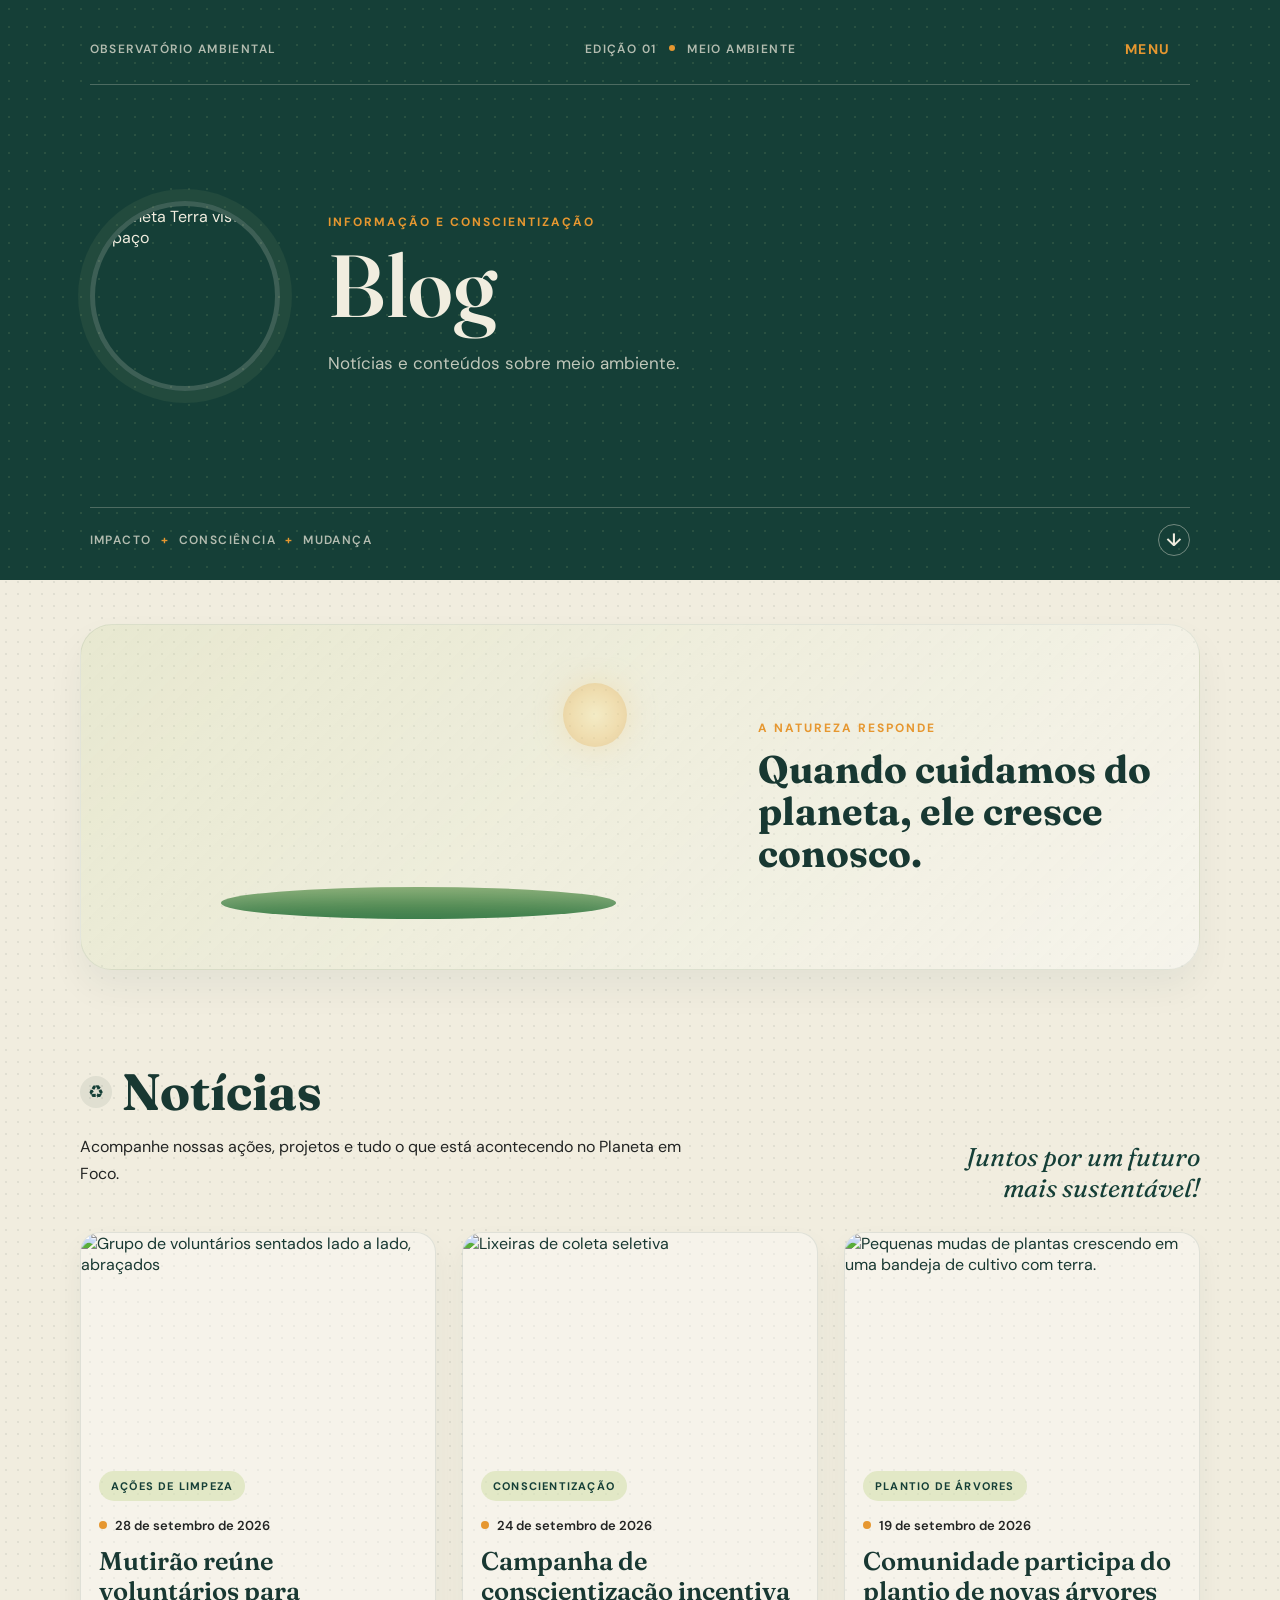
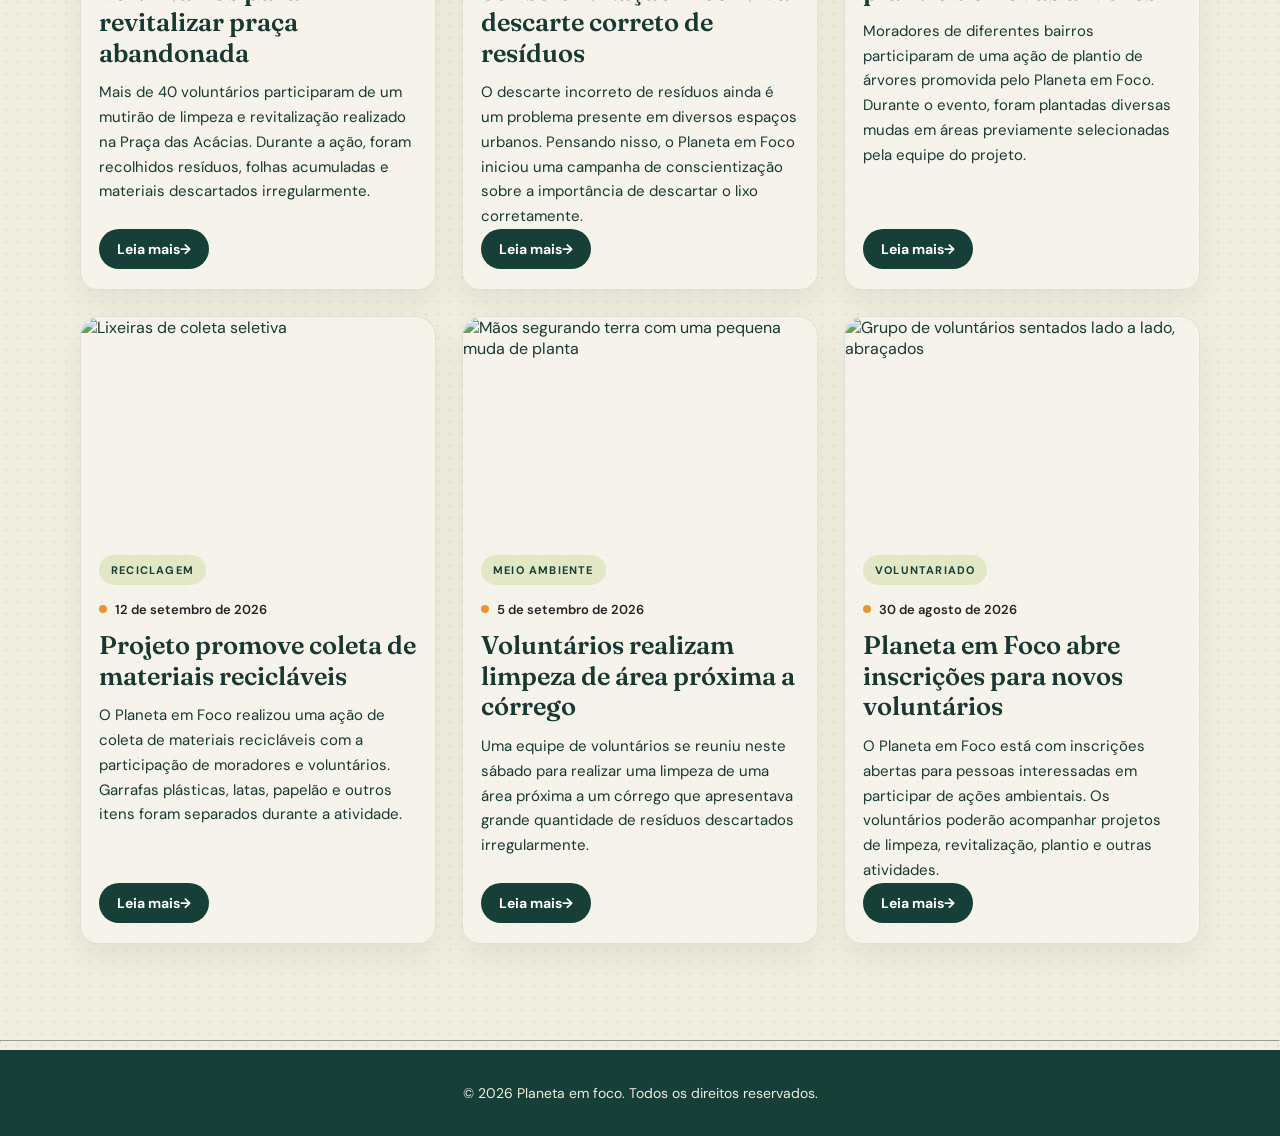
==== commit 5e0537bf: "Atualiza cores de texto visando a acessibilidade do site" ====
--- a/html/blog.html
+++ b/html/blog.html
@@ -178,7 +178,7 @@
               <h3>
                 Mutirão reúne voluntários para revitalizar praça abandonada
               </h3>
-              <p>
+              <p class="texto-noticia">
                 Mais de 40 voluntários participaram de um mutirão de limpeza e
                 revitalização realizado na Praça das Acácias. Durante a ação,
                 foram recolhidos resíduos, folhas acumuladas e materiais
@@ -204,7 +204,7 @@
                 Campanha de conscientização incentiva descarte correto de
                 resíduos
               </h3>
-              <p>
+              <p class="texto-noticia">
                 O descarte incorreto de resíduos ainda é um problema presente em
                 diversos espaços urbanos. Pensando nisso, o Planeta em Foco
                 iniciou uma campanha de conscientização sobre a importância de
@@ -227,7 +227,7 @@
                 <span class="ponto-data"></span>19 de setembro de 2026
               </div>
               <h3>Comunidade participa do plantio de novas árvores</h3>
-              <p>
+              <p class="texto-noticia">
                 Moradores de diferentes bairros participaram de uma ação de
                 plantio de árvores promovida pelo Planeta em Foco. Durante o
                 evento, foram plantadas diversas mudas em áreas previamente
@@ -250,7 +250,7 @@
                 <span class="ponto-data"></span>12 de setembro de 2026
               </div>
               <h3>Projeto promove coleta de materiais recicláveis</h3>
-              <p>
+              <p class="texto-noticia">
                 O Planeta em Foco realizou uma ação de coleta de materiais
                 recicláveis com a participação de moradores e voluntários.
                 Garrafas plásticas, latas, papelão e outros itens foram
@@ -273,7 +273,7 @@
                 <span class="ponto-data"></span>5 de setembro de 2026
               </div>
               <h3>Voluntários realizam limpeza de área próxima a córrego</h3>
-              <p>
+              <p class="texto-noticia">
                 Uma equipe de voluntários se reuniu neste sábado para realizar
                 uma limpeza de uma área próxima a um córrego que apresentava
                 grande quantidade de resíduos descartados irregularmente.
@@ -295,7 +295,7 @@
                 <span class="ponto-data"></span>30 de agosto de 2026
               </div>
               <h3>Planeta em Foco abre inscrições para novos voluntários</h3>
-              <p>
+              <p class="texto-noticia">
                 O Planeta em Foco está com inscrições abertas para pessoas
                 interessadas em participar de ações ambientais. Os voluntários
                 poderão acompanhar projetos de limpeza, revitalização, plantio e
--- a/css/style.css
+++ b/css/style.css
@@ -4,8 +4,8 @@
     --ink: #183832;
     --forest: #153f37;
     --leaf: #bfd48c;
-    --sun: #e6a34b;
-    --muted: #63736b;
+    --sun: #e69730;
+    --muted: #222423;
 }
 
 * {
@@ -238,7 +238,7 @@
 }
 
 .titulo-secao .subtitulo {
-    color: #96703f;
+    color: #684c28;
 }
 
 .titulo-secao h2 {
@@ -257,7 +257,6 @@
     font-size: 16px;
     line-height: 1.7;
 }
-
 .video-galeria {
     max-width: 860px;
     margin: 40px auto 56px;
@@ -364,7 +363,7 @@
 
 .hospedagem-tipo {
     margin: 0 0 10px;
-    color: #96703f;
+    color: #583f1e;
     font-size: 12px;
     font-weight: 700;
     text-transform: uppercase;
@@ -425,7 +424,7 @@
 }
 
 .hospedagem-recomendacao .subtitulo {
-    color: #96703f;
+    color: #9c5900;
 }
 
 .hospedagem-recomendacao p,
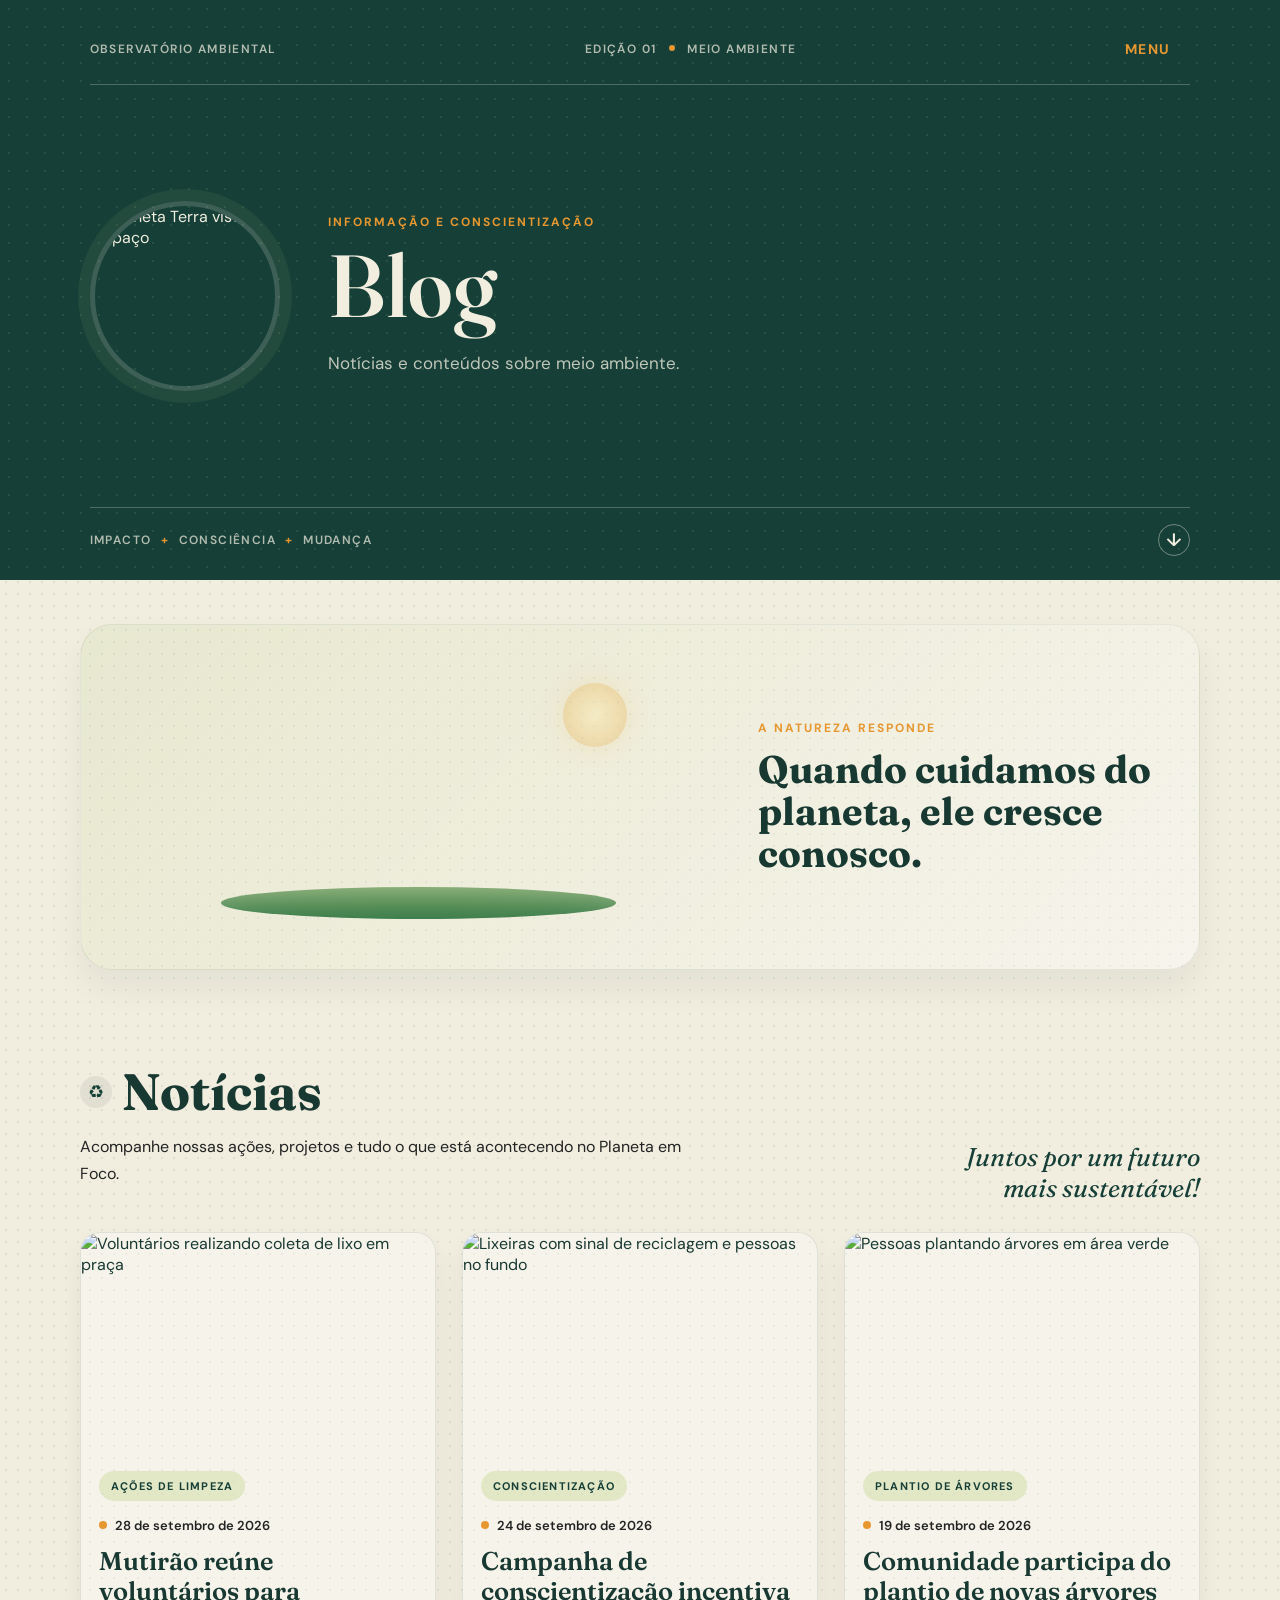
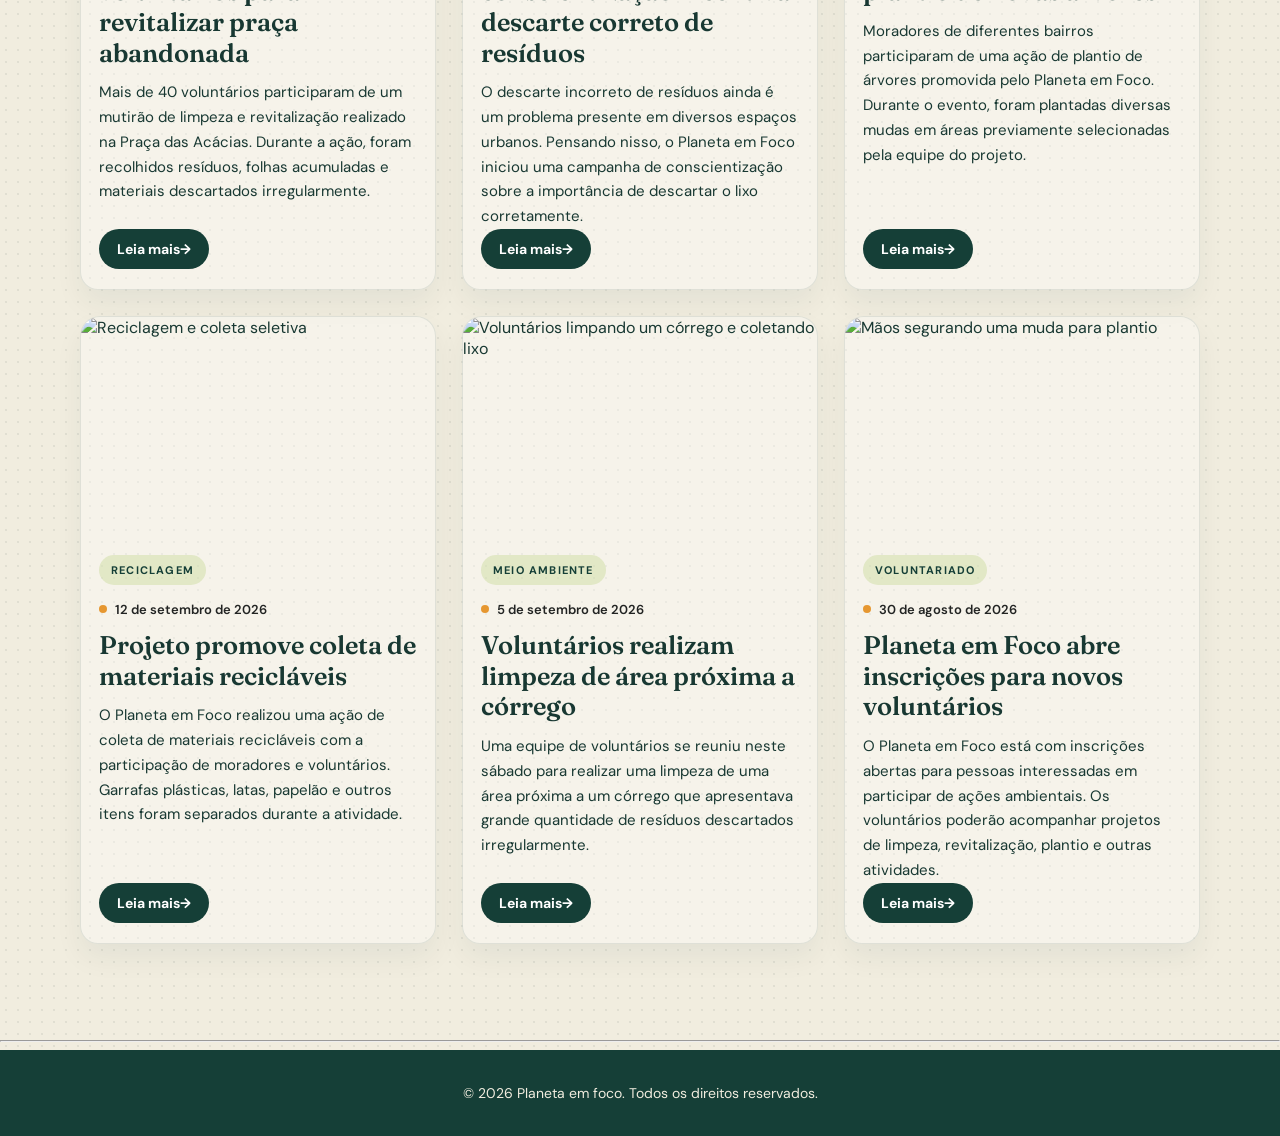
==== commit 586b9c74: "adicionado efeitos e destaques" ====
--- a/html/blog.html
+++ b/html/blog.html
@@ -10,6 +10,7 @@
       rel="stylesheet"
     />
     <link rel="stylesheet" href="../css/style.css" />
+    <link rel="stylesheet" href="../css/interacoes.css" />
     <title>Blog | Planeta em foco</title>
   </head>
   <body>
@@ -168,7 +169,7 @@
           <article class="card-noticia">
             <img
               src="https://images.unsplash.com/photo-1529156069898-49953e39b3ac?auto=format&fit=crop&w=800&q=80"
-              alt="Grupo de voluntários sentados lado a lado, abraçados"
+              alt="Voluntários realizando coleta de lixo em praça"
             />
             <div class="card-conteudo">
               <span class="tag-noticia">Ações de Limpeza</span>
@@ -178,7 +179,7 @@
               <h3>
                 Mutirão reúne voluntários para revitalizar praça abandonada
               </h3>
-              <p class="texto-noticia">
+              <p>
                 Mais de 40 voluntários participaram de um mutirão de limpeza e
                 revitalização realizado na Praça das Acácias. Durante a ação,
                 foram recolhidos resíduos, folhas acumuladas e materiais
@@ -193,7 +194,7 @@
           <article class="card-noticia">
             <img
               src="https://images.unsplash.com/photo-1532996122724-e3c354a0b15b?auto=format&fit=crop&w=800&q=80"
-              alt="Lixeiras de coleta seletiva"
+              alt="Lixeiras com sinal de reciclagem e pessoas no fundo"
             />
             <div class="card-conteudo">
               <span class="tag-noticia">Conscientização</span>
@@ -204,7 +205,7 @@
                 Campanha de conscientização incentiva descarte correto de
                 resíduos
               </h3>
-              <p class="texto-noticia">
+              <p>
                 O descarte incorreto de resíduos ainda é um problema presente em
                 diversos espaços urbanos. Pensando nisso, o Planeta em Foco
                 iniciou uma campanha de conscientização sobre a importância de
@@ -219,7 +220,7 @@
           <article class="card-noticia">
             <img
               src="https://images.unsplash.com/photo-1466692476868-aef1dfb1e735?auto=format&fit=crop&w=800&q=80"
-              alt="Pequenas mudas de plantas crescendo em uma bandeja de cultivo com terra."
+              alt="Pessoas plantando árvores em área verde"
             />
             <div class="card-conteudo">
               <span class="tag-noticia">Plantio de Árvores</span>
@@ -227,7 +228,7 @@
                 <span class="ponto-data"></span>19 de setembro de 2026
               </div>
               <h3>Comunidade participa do plantio de novas árvores</h3>
-              <p class="texto-noticia">
+              <p>
                 Moradores de diferentes bairros participaram de uma ação de
                 plantio de árvores promovida pelo Planeta em Foco. Durante o
                 evento, foram plantadas diversas mudas em áreas previamente
@@ -242,7 +243,7 @@
           <article class="card-noticia">
             <img
               src="https://images.unsplash.com/photo-1532996122724-e3c354a0b15b?auto=format&fit=crop&w=800&q=80"
-              alt="Lixeiras de coleta seletiva"
+              alt="Reciclagem e coleta seletiva"
             />
             <div class="card-conteudo">
               <span class="tag-noticia">Reciclagem</span>
@@ -250,7 +251,7 @@
                 <span class="ponto-data"></span>12 de setembro de 2026
               </div>
               <h3>Projeto promove coleta de materiais recicláveis</h3>
-              <p class="texto-noticia">
+              <p>
                 O Planeta em Foco realizou uma ação de coleta de materiais
                 recicláveis com a participação de moradores e voluntários.
                 Garrafas plásticas, latas, papelão e outros itens foram
@@ -265,7 +266,7 @@
           <article class="card-noticia">
             <img
               src="https://images.unsplash.com/photo-1542601906990-b4d3fb778b09?auto=format&fit=crop&w=800&q=80"
-              alt="Mãos segurando terra com uma pequena muda de planta"
+              alt="Voluntários limpando um córrego e coletando lixo"
             />
             <div class="card-conteudo">
               <span class="tag-noticia">Meio Ambiente</span>
@@ -273,7 +274,7 @@
                 <span class="ponto-data"></span>5 de setembro de 2026
               </div>
               <h3>Voluntários realizam limpeza de área próxima a córrego</h3>
-              <p class="texto-noticia">
+              <p>
                 Uma equipe de voluntários se reuniu neste sábado para realizar
                 uma limpeza de uma área próxima a um córrego que apresentava
                 grande quantidade de resíduos descartados irregularmente.
@@ -287,7 +288,7 @@
           <article class="card-noticia">
             <img
               src="https://images.unsplash.com/photo-1529156069898-49953e39b3ac?auto=format&fit=crop&w=800&q=80"
-              alt="Grupo de voluntários sentados lado a lado, abraçados"
+              alt="Mãos segurando uma muda para plantio"
             />
             <div class="card-conteudo">
               <span class="tag-noticia">Voluntariado</span>
@@ -295,7 +296,7 @@
                 <span class="ponto-data"></span>30 de agosto de 2026
               </div>
               <h3>Planeta em Foco abre inscrições para novos voluntários</h3>
-              <p class="texto-noticia">
+              <p>
                 O Planeta em Foco está com inscrições abertas para pessoas
                 interessadas em participar de ações ambientais. Os voluntários
                 poderão acompanhar projetos de limpeza, revitalização, plantio e
@@ -414,5 +415,6 @@
         window.setTimeout(() => onda.remove(), 900);
       });
     </script>
+      <script src="../js/interacoes.js"></script>
   </body>
 </html>
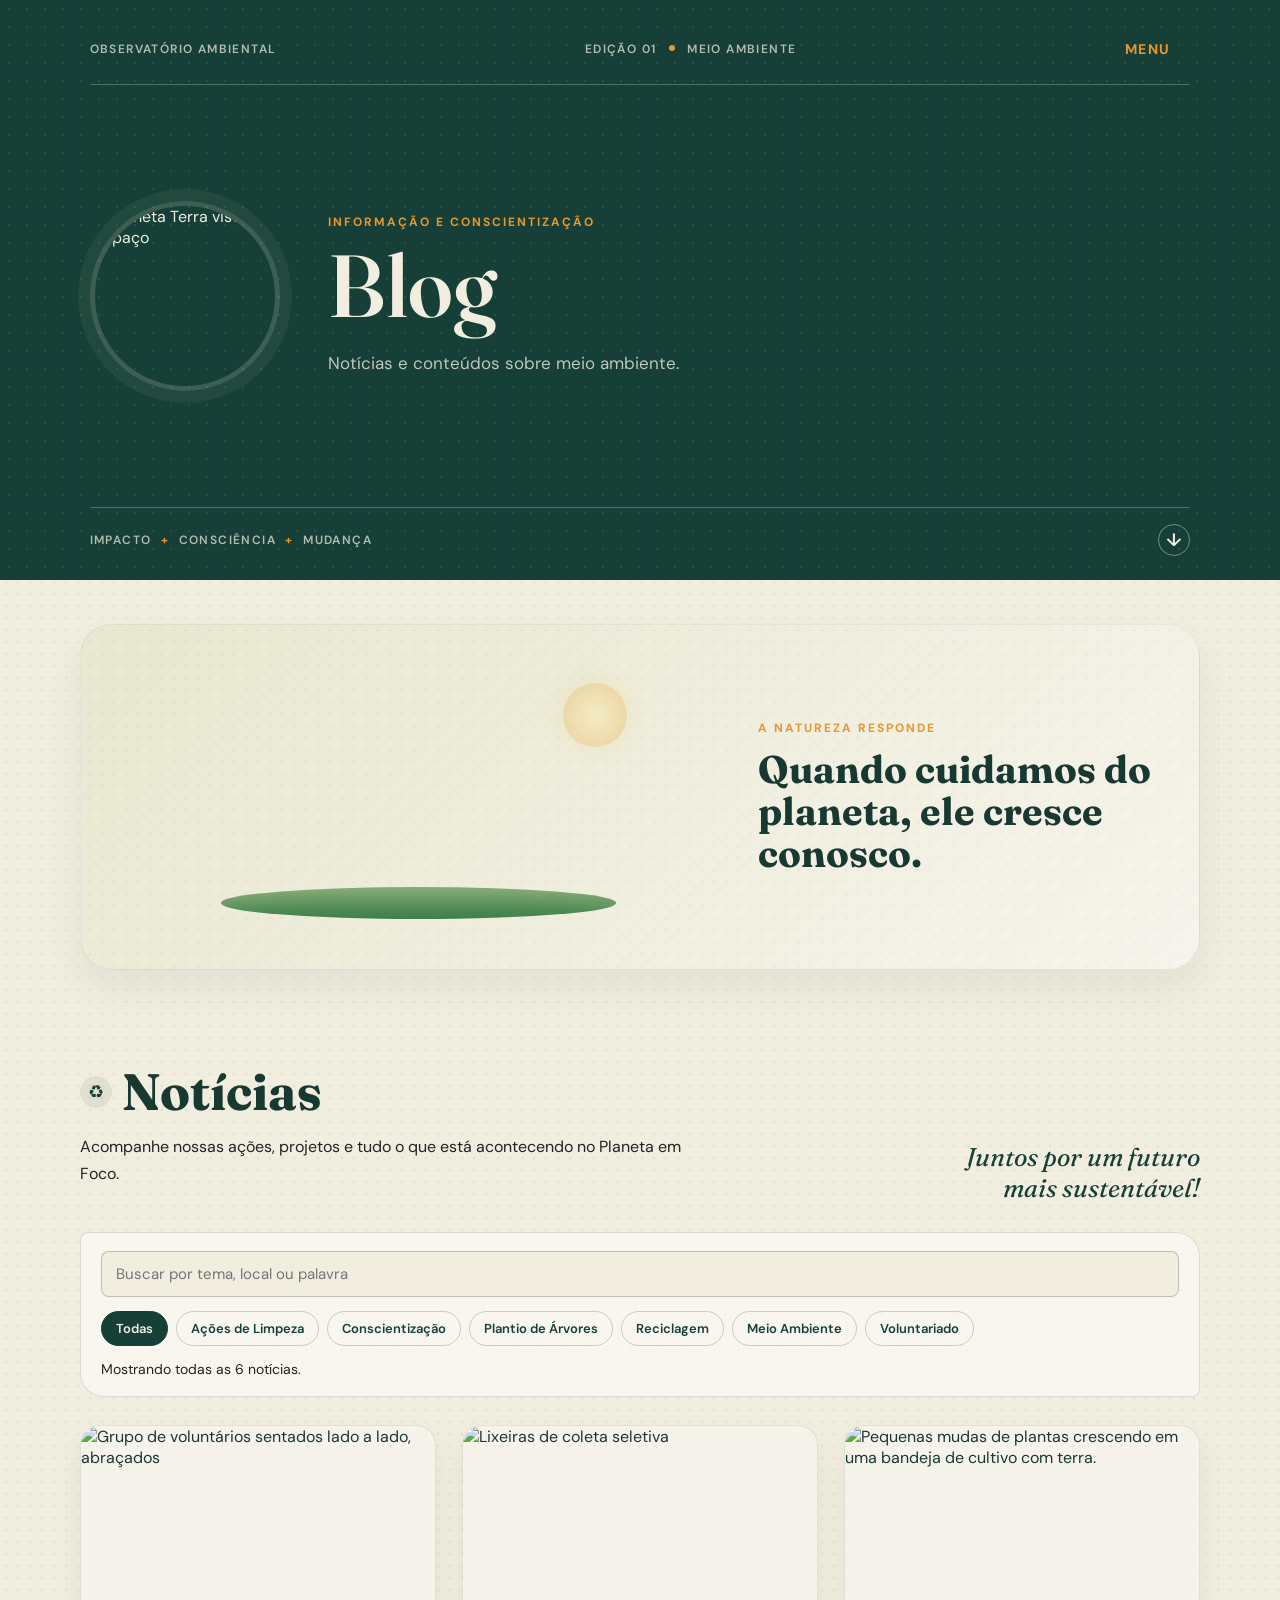
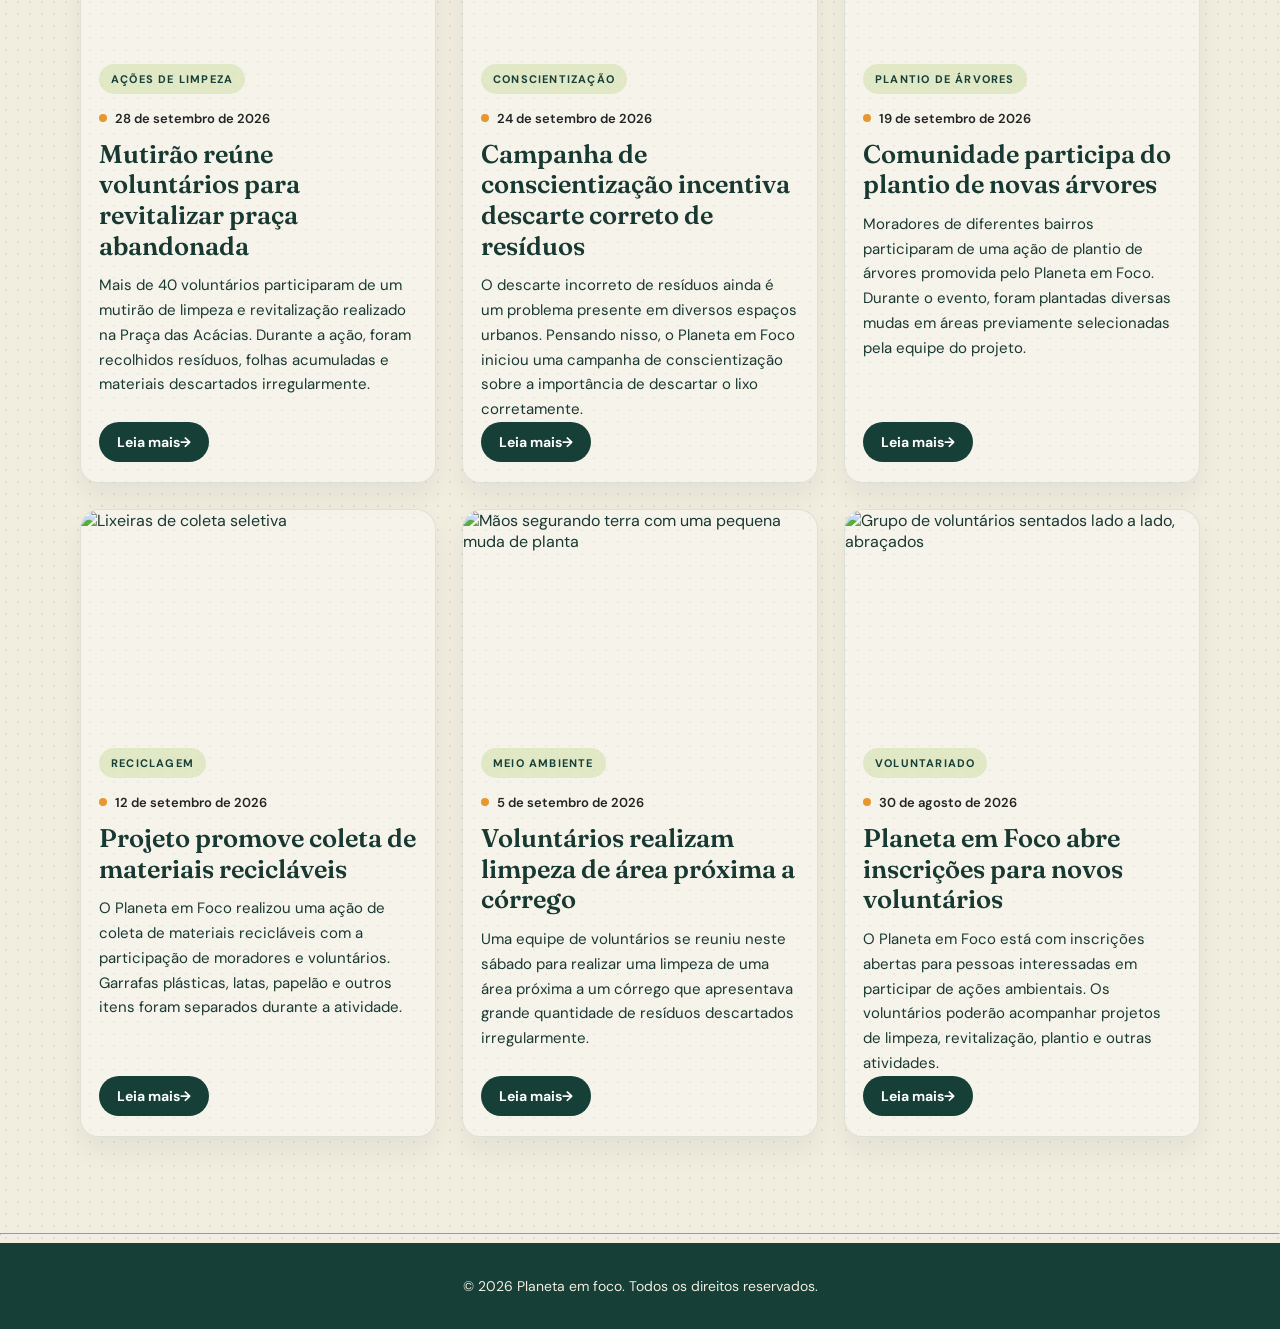
==== commit b3ee4f3f: "upload files" ====
--- a/html/blog.html
+++ b/html/blog.html
@@ -169,7 +169,7 @@
           <article class="card-noticia">
             <img
               src="https://images.unsplash.com/photo-1529156069898-49953e39b3ac?auto=format&fit=crop&w=800&q=80"
-              alt="Voluntários realizando coleta de lixo em praça"
+              alt="Grupo de voluntários sentados lado a lado, abraçados"
             />
             <div class="card-conteudo">
               <span class="tag-noticia">Ações de Limpeza</span>
@@ -179,7 +179,7 @@
               <h3>
                 Mutirão reúne voluntários para revitalizar praça abandonada
               </h3>
-              <p>
+              <p class="texto-noticia">
                 Mais de 40 voluntários participaram de um mutirão de limpeza e
                 revitalização realizado na Praça das Acácias. Durante a ação,
                 foram recolhidos resíduos, folhas acumuladas e materiais
@@ -194,7 +194,7 @@
           <article class="card-noticia">
             <img
               src="https://images.unsplash.com/photo-1532996122724-e3c354a0b15b?auto=format&fit=crop&w=800&q=80"
-              alt="Lixeiras com sinal de reciclagem e pessoas no fundo"
+              alt="Lixeiras de coleta seletiva"
             />
             <div class="card-conteudo">
               <span class="tag-noticia">Conscientização</span>
@@ -205,7 +205,7 @@
                 Campanha de conscientização incentiva descarte correto de
                 resíduos
               </h3>
-              <p>
+              <p class="texto-noticia">
                 O descarte incorreto de resíduos ainda é um problema presente em
                 diversos espaços urbanos. Pensando nisso, o Planeta em Foco
                 iniciou uma campanha de conscientização sobre a importância de
@@ -220,7 +220,7 @@
           <article class="card-noticia">
             <img
               src="https://images.unsplash.com/photo-1466692476868-aef1dfb1e735?auto=format&fit=crop&w=800&q=80"
-              alt="Pessoas plantando árvores em área verde"
+              alt="Pequenas mudas de plantas crescendo em uma bandeja de cultivo com terra."
             />
             <div class="card-conteudo">
               <span class="tag-noticia">Plantio de Árvores</span>
@@ -228,7 +228,7 @@
                 <span class="ponto-data"></span>19 de setembro de 2026
               </div>
               <h3>Comunidade participa do plantio de novas árvores</h3>
-              <p>
+              <p class="texto-noticia">
                 Moradores de diferentes bairros participaram de uma ação de
                 plantio de árvores promovida pelo Planeta em Foco. Durante o
                 evento, foram plantadas diversas mudas em áreas previamente
@@ -243,7 +243,7 @@
           <article class="card-noticia">
             <img
               src="https://images.unsplash.com/photo-1532996122724-e3c354a0b15b?auto=format&fit=crop&w=800&q=80"
-              alt="Reciclagem e coleta seletiva"
+              alt="Lixeiras de coleta seletiva"
             />
             <div class="card-conteudo">
               <span class="tag-noticia">Reciclagem</span>
@@ -251,7 +251,7 @@
                 <span class="ponto-data"></span>12 de setembro de 2026
               </div>
               <h3>Projeto promove coleta de materiais recicláveis</h3>
-              <p>
+              <p class="texto-noticia">
                 O Planeta em Foco realizou uma ação de coleta de materiais
                 recicláveis com a participação de moradores e voluntários.
                 Garrafas plásticas, latas, papelão e outros itens foram
@@ -266,7 +266,7 @@
           <article class="card-noticia">
             <img
               src="https://images.unsplash.com/photo-1542601906990-b4d3fb778b09?auto=format&fit=crop&w=800&q=80"
-              alt="Voluntários limpando um córrego e coletando lixo"
+              alt="Mãos segurando terra com uma pequena muda de planta"
             />
             <div class="card-conteudo">
               <span class="tag-noticia">Meio Ambiente</span>
@@ -274,7 +274,7 @@
                 <span class="ponto-data"></span>5 de setembro de 2026
               </div>
               <h3>Voluntários realizam limpeza de área próxima a córrego</h3>
-              <p>
+              <p class="texto-noticia">
                 Uma equipe de voluntários se reuniu neste sábado para realizar
                 uma limpeza de uma área próxima a um córrego que apresentava
                 grande quantidade de resíduos descartados irregularmente.
@@ -288,7 +288,7 @@
           <article class="card-noticia">
             <img
               src="https://images.unsplash.com/photo-1529156069898-49953e39b3ac?auto=format&fit=crop&w=800&q=80"
-              alt="Mãos segurando uma muda para plantio"
+              alt="Grupo de voluntários sentados lado a lado, abraçados"
             />
             <div class="card-conteudo">
               <span class="tag-noticia">Voluntariado</span>
@@ -296,7 +296,7 @@
                 <span class="ponto-data"></span>30 de agosto de 2026
               </div>
               <h3>Planeta em Foco abre inscrições para novos voluntários</h3>
-              <p>
+              <p class="texto-noticia">
                 O Planeta em Foco está com inscrições abertas para pessoas
                 interessadas em participar de ações ambientais. Os voluntários
                 poderão acompanhar projetos de limpeza, revitalização, plantio e
--- a/css/interacoes.css
+++ b/css/interacoes.css
@@ -0,0 +1,595 @@
+/* Planeta em foco — camada de interações.
+   Usa só as cores e fontes já definidas em style.css (--paper, --ink, --forest, --leaf, --sun, --muted). */
+
+/* ---------- Barra de progresso de leitura ---------- */
+.progresso-leitura {
+    position: fixed;
+    inset: 0 0 auto 0;
+    z-index: 40;
+    height: 3px;
+    background: var(--sun);
+    transform: scaleX(0);
+    transform-origin: left center;
+    pointer-events: none;
+}
+
+/* ---------- Abertura da capa (uma única sequência ao carregar) ---------- */
+.capa .imagem-planeta,
+.capa .texto-destaque > * {
+    animation: entrada-capa 700ms cubic-bezier(0.22, 1, 0.36, 1) both;
+}
+
+.capa .texto-destaque > :nth-child(1) { animation-delay: 120ms; }
+.capa .texto-destaque > :nth-child(2) { animation-delay: 220ms; }
+.capa .texto-destaque > :nth-child(3) { animation-delay: 340ms; }
+
+@keyframes entrada-capa {
+    from {
+        opacity: 0;
+        translate: 0 18px;
+    }
+    to {
+        opacity: 1;
+        translate: 0 0;
+    }
+}
+
+/* ---------- Planeta: gira devagar, inclina com o mouse, pulsa ao clicar ---------- */
+.imagem-planeta {
+    cursor: pointer;
+    transform: perspective(700px) rotateX(var(--inclina-x, 0deg)) rotateY(var(--inclina-y, 0deg));
+    transition: transform 180ms ease-out, box-shadow 400ms ease;
+    will-change: transform;
+}
+
+.imagem-planeta.planeta-vivo {
+    animation: entrada-capa 700ms cubic-bezier(0.22, 1, 0.36, 1) both, girar-planeta 150s linear 700ms infinite;
+}
+
+.imagem-planeta:hover {
+    box-shadow: 0 0 0 16px rgba(191, 212, 140, 0.12);
+}
+
+.imagem-planeta:focus-visible {
+    outline: 2px solid var(--sun);
+    outline-offset: 10px;
+}
+
+.imagem-planeta.planeta-pulso {
+    animation: entrada-capa 0s both, girar-planeta 150s linear infinite, pulso-planeta 900ms ease-out;
+}
+
+@keyframes girar-planeta {
+    to { rotate: 360deg; }
+}
+
+@keyframes pulso-planeta {
+    0%   { box-shadow: 0 0 0 12px rgba(191, 212, 140, 0.07), 0 0 0 0 rgba(230, 163, 75, 0.55); scale: 1; }
+    40%  { scale: 1.06; }
+    100% { box-shadow: 0 0 0 12px rgba(191, 212, 140, 0.07), 0 0 0 46px rgba(230, 163, 75, 0); scale: 1; }
+}
+
+/* ---------- Menu: página atual ---------- */
+.opcoes-menu .link-menu[aria-current="page"] {
+    color: var(--leaf);
+    background: rgba(241, 237, 223, 0.08);
+}
+
+.opcoes-menu .link-menu[aria-current="page"]::before {
+    content: "";
+    display: inline-block;
+    width: 6px;
+    height: 6px;
+    margin: 0 9px 1px 0;
+    border-radius: 50%;
+    background: var(--sun);
+}
+
+/* ---------- Botão de voltar ao topo ---------- */
+.botao-topo {
+    position: fixed;
+    right: max(20px, 3vw);
+    bottom: max(20px, 3vw);
+    z-index: 30;
+    display: grid;
+    width: 46px;
+    aspect-ratio: 1;
+    place-items: center;
+    padding: 0;
+    border: 1px solid rgba(191, 212, 140, 0.4);
+    border-radius: 50%;
+    background: var(--forest);
+    color: var(--leaf);
+    font: inherit;
+    font-size: 20px;
+    cursor: pointer;
+    box-shadow: 0 10px 24px rgba(21, 63, 55, 0.28);
+    opacity: 0;
+    translate: 0 14px;
+    visibility: hidden;
+    transition: opacity 240ms ease, translate 240ms ease, visibility 240ms, background-color 200ms ease, color 200ms ease;
+}
+
+.botao-topo.visivel {
+    opacity: 1;
+    translate: 0 0;
+    visibility: visible;
+}
+
+.botao-topo:hover,
+.botao-topo:focus-visible {
+    background: var(--leaf);
+    color: var(--forest);
+}
+
+.botao-topo:focus-visible {
+    outline: 2px solid var(--sun);
+    outline-offset: 3px;
+}
+
+/* ---------- Lightbox ---------- */
+.imagem-ampliavel {
+    cursor: zoom-in;
+    transition: transform 240ms cubic-bezier(0.22, 1, 0.36, 1), box-shadow 240ms ease;
+}
+
+.imagem-ampliavel:hover {
+    transform: translateY(-3px);
+    box-shadow: 0 16px 30px rgba(24, 56, 50, 0.18);
+}
+
+.imagem-ampliavel:focus-visible {
+    outline: 3px solid var(--sun);
+    outline-offset: 3px;
+}
+
+.lightbox {
+    position: fixed;
+    inset: 0;
+    z-index: 100;
+    display: grid;
+    grid-template-rows: minmax(0, 1fr) auto;
+    place-items: center;
+    padding: 56px 72px 24px;
+    background: rgba(12, 38, 33, 0.94);
+    background-image: radial-gradient(rgba(191, 212, 140, 0.1) 0.8px, transparent 1px);
+    background-size: 18px 18px;
+    opacity: 0;
+    visibility: hidden;
+    transition: opacity 220ms ease, visibility 220ms;
+}
+
+.lightbox.aberta {
+    opacity: 1;
+    visibility: visible;
+}
+
+.lightbox img {
+    max-width: 100%;
+    max-height: 100%;
+    border-radius: 8px;
+    box-shadow: 0 24px 60px rgba(0, 0, 0, 0.4);
+    transform: scale(0.96);
+    transition: transform 260ms cubic-bezier(0.22, 1, 0.36, 1), opacity 180ms ease;
+}
+
+.lightbox.aberta img {
+    transform: scale(1);
+}
+
+.lightbox img.trocando {
+    opacity: 0;
+}
+
+.lightbox-legenda {
+    margin: 18px 0 0;
+    max-width: 640px;
+    color: rgba(241, 237, 223, 0.82);
+    font-size: 15px;
+    line-height: 1.5;
+    text-align: center;
+}
+
+.lightbox-legenda b {
+    display: block;
+    margin-bottom: 4px;
+    color: var(--sun);
+    font-size: 12px;
+    font-weight: 700;
+    letter-spacing: 1.4px;
+}
+
+.lightbox button {
+    position: absolute;
+    display: grid;
+    width: 44px;
+    aspect-ratio: 1;
+    place-items: center;
+    padding: 0;
+    border: 1px solid rgba(241, 237, 223, 0.4);
+    border-radius: 50%;
+    background: transparent;
+    color: var(--paper);
+    font: inherit;
+    font-size: 20px;
+    cursor: pointer;
+    transition: background-color 180ms ease, color 180ms ease, border-color 180ms ease;
+}
+
+.lightbox button:hover,
+.lightbox button:focus-visible {
+    background: var(--leaf);
+    border-color: var(--leaf);
+    color: var(--forest);
+    outline: none;
+}
+
+.lightbox button:focus-visible {
+    box-shadow: 0 0 0 3px var(--sun);
+}
+
+.lightbox-fechar { top: 18px; right: 20px; }
+.lightbox-anterior { left: 18px; top: 50%; translate: 0 -50%; }
+.lightbox-proxima { right: 18px; top: 50%; translate: 0 -50%; }
+
+.lightbox[data-unica="true"] .lightbox-anterior,
+.lightbox[data-unica="true"] .lightbox-proxima {
+    display: none;
+}
+
+/* ---------- Blog: busca e filtros ---------- */
+.filtro-noticias {
+    margin: 0 0 28px;
+    padding: 18px 20px;
+    border: 1px solid rgba(21, 63, 55, 0.14);
+    border-radius: 8px 24px;
+    background: rgba(255, 255, 255, 0.5);
+}
+
+.filtro-busca {
+    display: block;
+    width: 100%;
+    padding: 12px 14px;
+    border: 1px solid rgba(21, 63, 55, 0.25);
+    border-radius: 8px;
+    background: var(--paper);
+    color: var(--ink);
+    font: inherit;
+    font-size: 15px;
+}
+
+.filtro-busca:focus-visible {
+    outline: 2px solid var(--sun);
+    outline-offset: 2px;
+}
+
+.filtro-chips {
+    display: flex;
+    flex-wrap: wrap;
+    gap: 8px;
+    margin: 14px 0 0;
+    padding: 0;
+    border: 0;
+}
+
+.filtro-chip {
+    padding: 8px 14px;
+    border: 1px solid rgba(21, 63, 55, 0.22);
+    border-radius: 999px;
+    background: transparent;
+    color: var(--forest);
+    font: inherit;
+    font-size: 13px;
+    font-weight: 600;
+    cursor: pointer;
+    transition: background-color 180ms ease, color 180ms ease, border-color 180ms ease;
+}
+
+.filtro-chip:hover {
+    background: rgba(191, 212, 140, 0.38);
+}
+
+.filtro-chip[aria-pressed="true"] {
+    border-color: var(--forest);
+    background: var(--forest);
+    color: var(--paper);
+}
+
+.filtro-chip:focus-visible {
+    outline: 2px solid var(--sun);
+    outline-offset: 2px;
+}
+
+.filtro-resultado {
+    margin: 14px 0 0;
+    color: var(--muted);
+    font-size: 14px;
+}
+
+.filtro-vazio {
+    grid-column: 1 / -1;
+    padding: 32px 24px;
+    border: 1px dashed rgba(21, 63, 55, 0.3);
+    border-radius: 8px 24px;
+    color: var(--muted);
+    text-align: center;
+    line-height: 1.6;
+}
+
+.filtro-vazio button {
+    margin-left: 6px;
+    padding: 0;
+    border: 0;
+    background: none;
+    color: var(--forest);
+    font: inherit;
+    font-weight: 700;
+    text-decoration: underline;
+    cursor: pointer;
+}
+
+.card-noticia[hidden] {
+    display: none;
+}
+
+.card-noticia.card-entrando {
+    animation: entrada-capa 360ms cubic-bezier(0.22, 1, 0.36, 1) both;
+}
+
+/* ---------- Início: pequenas escolhas ---------- */
+.escolhas {
+    width: min(100% - 64px, 1120px);
+    margin: 0 auto;
+    padding: 0 0 96px;
+    display: grid;
+    grid-template-columns: minmax(0, 1.2fr) minmax(0, 0.8fr);
+    align-items: center;
+    gap: 48px;
+}
+
+.escolhas h2 {
+    margin: 0 0 24px;
+    max-width: 560px;
+    font-family: 'Fraunces', Georgia, serif;
+    font-size: clamp(28px, 4vw, 38px);
+    font-weight: 500;
+    line-height: 1.15;
+}
+
+.escolhas .subtitulo {
+    color: #96703f;
+}
+
+.escolhas-lista {
+    display: grid;
+    gap: 10px;
+    margin: 0;
+    padding: 0;
+    list-style: none;
+}
+
+.escolhas-lista label {
+    display: flex;
+    align-items: center;
+    gap: 14px;
+    padding: 14px 16px;
+    border: 1px solid rgba(21, 63, 55, 0.16);
+    border-radius: 8px 18px;
+    background: rgba(255, 255, 255, 0.5);
+    font-size: 16px;
+    line-height: 1.4;
+    cursor: pointer;
+    transition: background-color 200ms ease, border-color 200ms ease, transform 200ms ease;
+}
+
+.escolhas-lista label:hover {
+    transform: translateX(4px);
+    border-color: rgba(21, 63, 55, 0.4);
+}
+
+.escolhas-lista input {
+    appearance: none;
+    flex: none;
+    display: grid;
+    width: 22px;
+    height: 22px;
+    margin: 0;
+    place-items: center;
+    border: 2px solid var(--forest);
+    border-radius: 50%;
+    background: transparent;
+    cursor: pointer;
+    transition: background-color 200ms ease;
+}
+
+.escolhas-lista input::after {
+    content: "";
+    width: 9px;
+    height: 5px;
+    margin-top: -2px;
+    border-left: 2px solid var(--paper);
+    border-bottom: 2px solid var(--paper);
+    rotate: -45deg;
+    scale: 0;
+    transition: scale 200ms cubic-bezier(0.34, 1.56, 0.64, 1);
+}
+
+.escolhas-lista input:checked {
+    background: var(--forest);
+}
+
+.escolhas-lista input:checked::after {
+    scale: 1;
+}
+
+.escolhas-lista input:focus-visible {
+    outline: 2px solid var(--sun);
+    outline-offset: 3px;
+}
+
+.escolhas-lista label:has(input:checked) {
+    border-color: var(--forest);
+    background: rgba(191, 212, 140, 0.4);
+}
+
+.escolhas-muda {
+    margin: 0;
+    padding: 28px 24px 24px;
+    border-radius: 28px 0;
+    background-color: var(--forest);
+    background-image: radial-gradient(rgba(191, 212, 140, 0.12) 0.8px, transparent 1px);
+    background-size: 18px 18px;
+    color: var(--paper);
+    text-align: center;
+}
+
+.escolhas-muda svg {
+    display: block;
+    width: min(100%, 260px);
+    margin: 0 auto;
+}
+
+.muda-caule,
+.muda-folha,
+.muda-fruto {
+    transform-box: fill-box;
+    transition: transform 600ms cubic-bezier(0.34, 1.3, 0.64, 1), opacity 400ms ease;
+}
+
+.muda-caule {
+    transform-origin: 50% 100%;
+    transform: scaleY(var(--altura, 0));
+}
+
+.muda-folha {
+    transform-origin: 50% 100%;
+    transform: scale(0);
+    opacity: 0;
+}
+
+.muda-folha.ativa {
+    transform: scale(1);
+    opacity: 1;
+}
+
+.muda-folha.esquerda { transform-origin: 100% 100%; }
+.muda-folha.direita { transform-origin: 0% 100%; }
+
+.muda-fruto {
+    transform-origin: 50% 50%;
+    transform: scale(0);
+}
+
+.muda-fruto.ativa {
+    transform: scale(1);
+}
+
+.escolhas-muda figcaption {
+    min-height: 3.4em;
+    margin-top: 12px;
+    color: rgba(241, 237, 223, 0.86);
+    font-size: 15px;
+    line-height: 1.55;
+}
+
+.escolhas-limpar {
+    margin-top: 14px;
+    padding: 8px 14px;
+    border: 1px solid rgba(241, 237, 223, 0.42);
+    border-radius: 999px;
+    background: transparent;
+    color: var(--paper);
+    font: inherit;
+    font-size: 13px;
+    font-weight: 600;
+    cursor: pointer;
+    transition: background-color 180ms ease, color 180ms ease;
+}
+
+.escolhas-limpar:hover,
+.escolhas-limpar:focus-visible {
+    background: var(--leaf);
+    color: var(--forest);
+    outline: none;
+}
+
+.escolhas-limpar:focus-visible {
+    box-shadow: 0 0 0 3px var(--sun);
+}
+
+.escolhas-limpar[disabled] {
+    opacity: 0.4;
+    cursor: default;
+}
+
+/* ---------- Formulário de voluntariado ---------- */
+.contador-campo {
+    display: block;
+    margin-top: 6px;
+    color: var(--muted);
+    font-size: 13px;
+    text-align: right;
+}
+
+.contador-campo.limite {
+    color: #96703f;
+    font-weight: 700;
+}
+
+.formulario-voluntario input:user-invalid,
+.formulario-voluntario select:user-invalid {
+    border-color: #a5472f;
+}
+
+.retorno-formulario:not(:empty) {
+    animation: entrada-capa 360ms ease both;
+}
+
+/* ---------- Responsivo ---------- */
+@media (max-width: 760px) {
+    .escolhas {
+        width: min(100% - 40px, 1120px);
+        grid-template-columns: 1fr;
+        gap: 28px;
+        padding-bottom: 72px;
+    }
+
+    .lightbox {
+        padding: 64px 12px 20px;
+    }
+
+    .lightbox-anterior,
+    .lightbox-proxima {
+        top: auto;
+        bottom: 18px;
+        translate: 0 0;
+    }
+
+    .lightbox-anterior { left: 18px; }
+    .lightbox-proxima { right: 18px; }
+}
+
+/* ---------- Movimento reduzido ---------- */
+@media (prefers-reduced-motion: reduce) {
+    .capa .imagem-planeta,
+    .capa .texto-destaque > *,
+    .imagem-planeta.planeta-vivo,
+    .imagem-planeta.planeta-pulso,
+    .card-noticia.card-entrando,
+    .retorno-formulario:not(:empty) {
+        animation: none;
+    }
+
+    .imagem-planeta,
+    .imagem-ampliavel,
+    .lightbox,
+    .lightbox img,
+    .botao-topo,
+    .muda-caule,
+    .muda-folha,
+    .muda-fruto,
+    .escolhas-lista label,
+    .escolhas-lista input::after {
+        transition: none;
+    }
+}
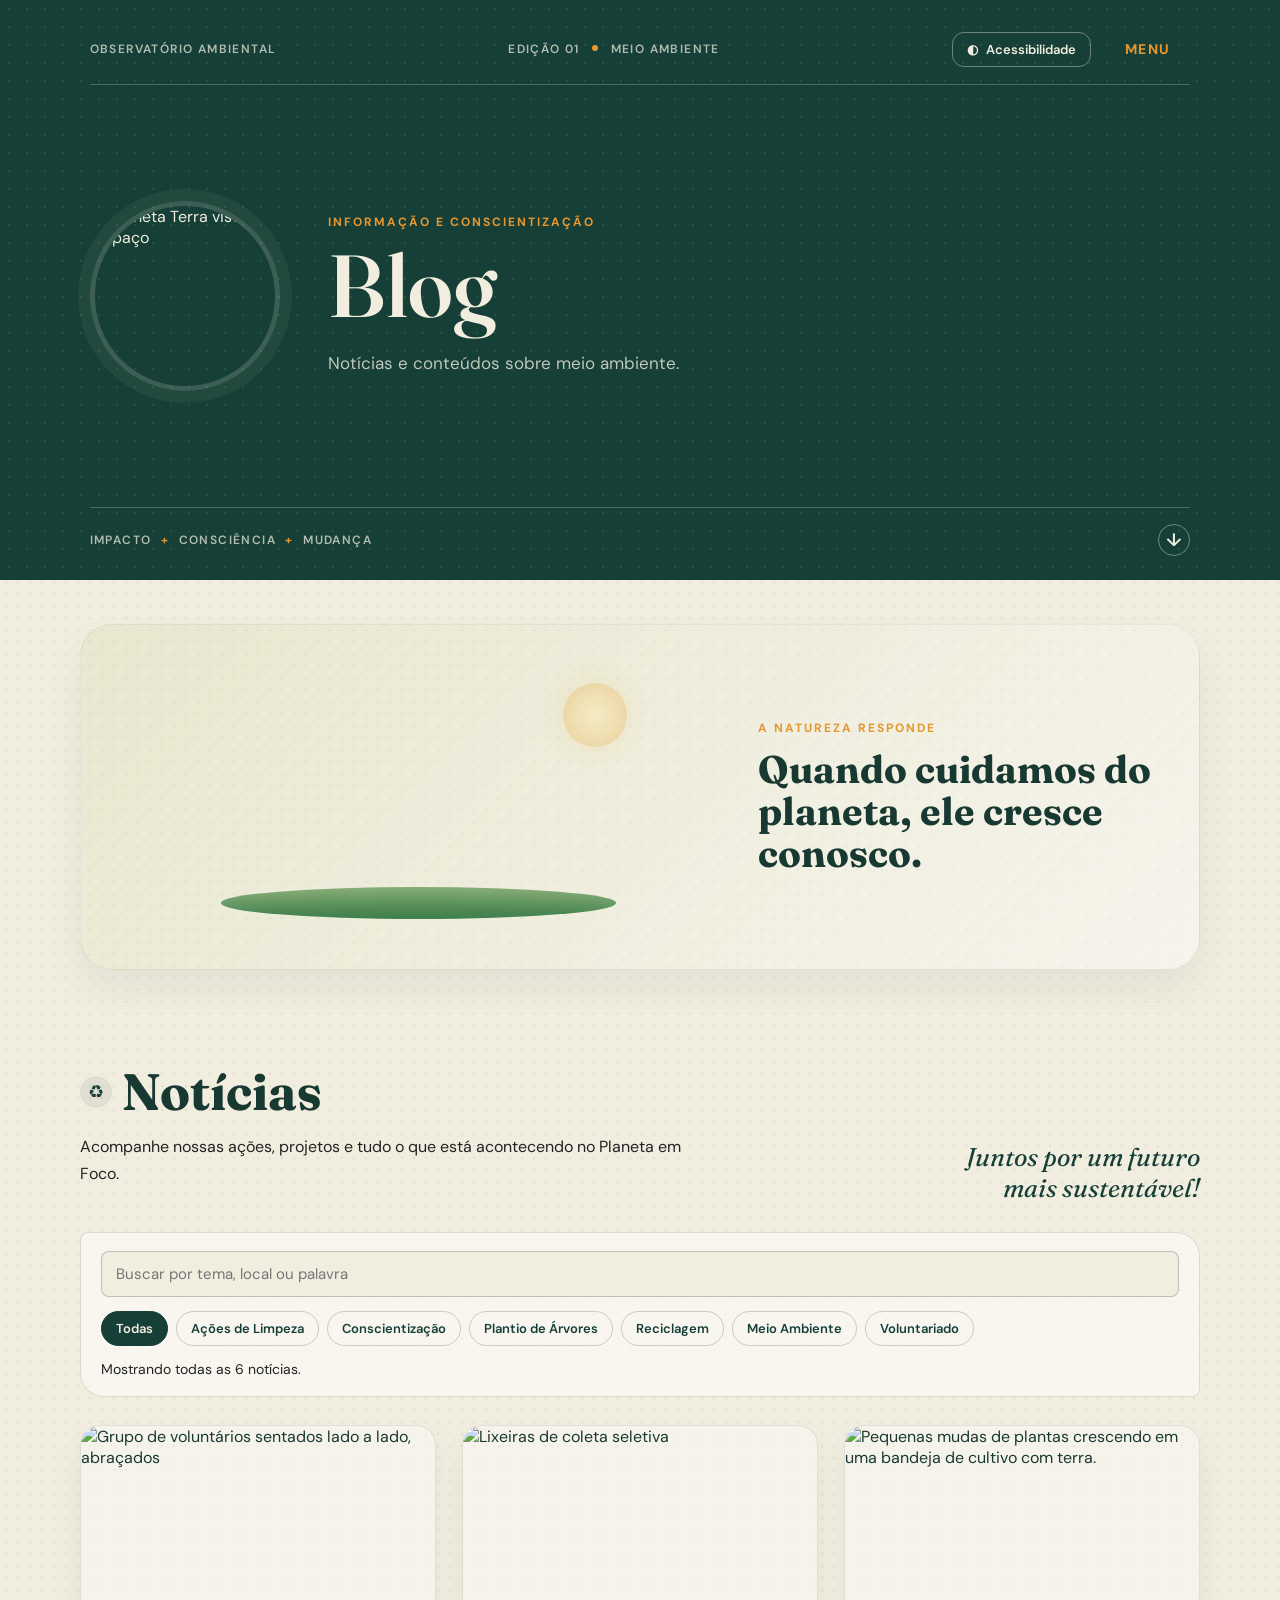
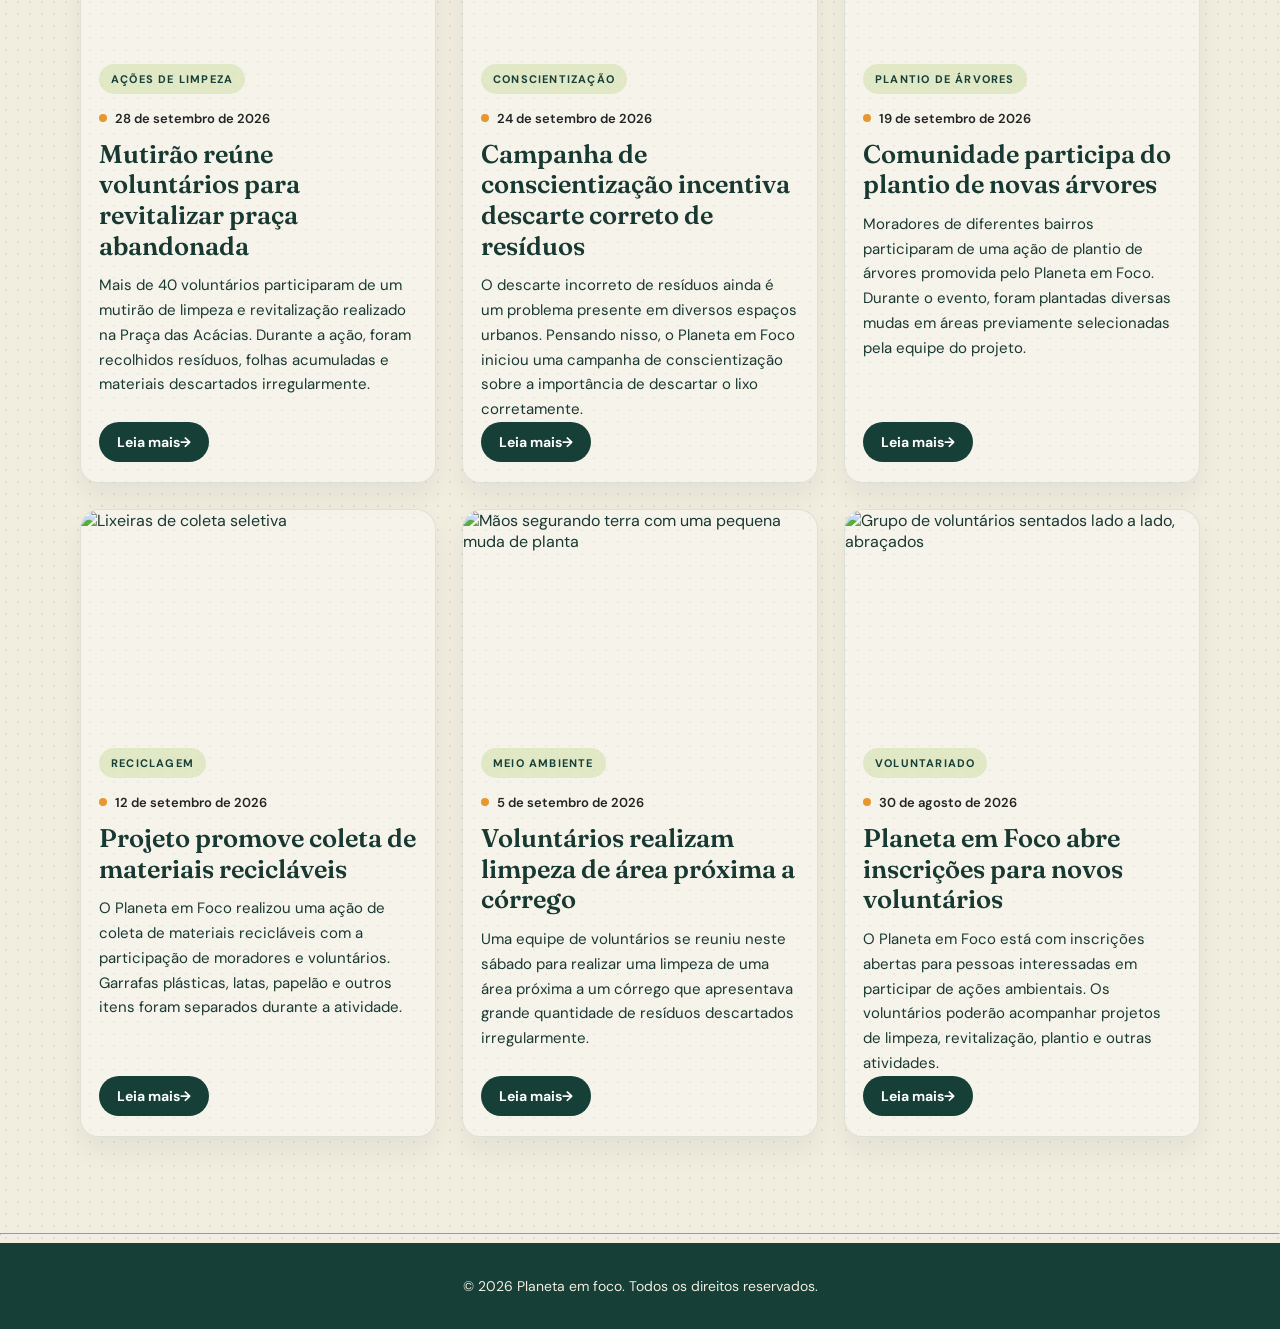
==== commit aaa4ffe6: "add acessibilidade" ====
--- a/html/blog.html
+++ b/html/blog.html
@@ -11,14 +11,19 @@
     />
     <link rel="stylesheet" href="../css/style.css" />
     <link rel="stylesheet" href="../css/interacoes.css" />
+    <link rel="stylesheet" href="../css/idioma.css" />
+    <link rel="stylesheet" href="../css/acessibilidade.css" />
+    <script src="../js/acessibilidade.js"></script>
     <title>Blog | Planeta em foco</title>
   </head>
   <body>
+    <a class="pular-conteudo" href="#conteudo-principal">Pular para o conteúdo</a>
     <div class="capa">
       <div class="linha-superior">
         <span>Observatório ambiental</span>
         <span>Edição 01 <i></i> Meio ambiente</span>
         <nav class="navegacao" aria-label="Navegação principal">
+          <a class="botao-acessibilidade" href="acessibilidade.html"><span aria-hidden="true">◐</span> Acessibilidade</a>
           <details class="menu">
             <summary class="link-menu botao-menu">Menu</summary>
             <div class="opcoes-menu">
@@ -32,6 +37,7 @@
               <a class="link-menu" href="campanhas.html">Campanhas</a>
               <a class="link-menu" href="galeria.html">Galeria</a>
               <a class="link-menu" href="contatos.html">Contatos</a>
+              <a class="link-menu" href="acessibilidade.html">Acessibilidade</a>
               <a class="link-menu" href="orcamento_hospedagem.html">Hospedagem e domínio</a>
             </div>
           </details>
@@ -60,7 +66,7 @@
         </button>
       </div>
     </div>
-    <main>
+    <main id="conteudo-principal" tabindex="-1">
       <section
         class="arvore-scroll"
         aria-label="Árvore crescendo ao passar o mouse"
@@ -416,5 +422,6 @@
       });
     </script>
       <script src="../js/interacoes.js"></script>
+      <script src="../js/idioma.js"></script>
   </body>
 </html>
--- a/css/style.css
+++ b/css/style.css
@@ -41,7 +41,7 @@
     align-items: center;
     gap: 16px;
     color: rgba(241, 237, 223, 0.72);
-    font-size: 12px;
+    font-size: calc(12px * var(--escala-texto, 1));
     font-weight: 600;
     letter-spacing: 1.4px;
     text-transform: uppercase;
@@ -150,7 +150,7 @@
 .subtitulo {
     margin: 0 0 12px;
     color: var(--sun);
-    font-size: 12px;
+    font-size: calc(12px * var(--escala-texto, 1));
     font-weight: 700;
     letter-spacing: 2px;
     text-transform: uppercase;
@@ -159,7 +159,7 @@
 .texto-destaque h1 {
     margin: 0;
     font-family: 'Fraunces', Georgia, serif;
-    font-size: 88px;
+    font-size: calc(88px * var(--escala-texto, 1));
     font-weight: 600;
     line-height: 0.98;
 }
@@ -172,7 +172,7 @@
     max-width: 530px;
     margin: 20px 0 0;
     color: rgba(241, 237, 223, 0.78);
-    font-size: 17px;
+    font-size: calc(17px * var(--escala-texto, 1));
     line-height: 1.7;
 }
 
@@ -197,7 +197,7 @@
     background: transparent;
     color: var(--paper);
     font: inherit;
-    font-size: 18px;
+    font-size: calc(18px * var(--escala-texto, 1));
     cursor: pointer;
     transition: transform 220ms ease, background-color 220ms ease, box-shadow 220ms ease, border-color 220ms ease;
     animation: flutuar-seta 2s ease-in-out infinite;
@@ -244,17 +244,17 @@
 .titulo-secao h2 {
     margin: 0;
     font-family: 'Fraunces', Georgia, serif;
-    font-size: 42px;
+    font-size: calc(42px * var(--escala-texto, 1));
     font-weight: 500;
     line-height: 1.12;
 }
 .subtitulo-h3 {
-    font-size: 24px;
+    font-size: calc(24px * var(--escala-texto, 1));
 }
 .texto-secao {
     max-width: 620px;
     color: var(--muted);
-    font-size: 16px;
+    font-size: calc(16px * var(--escala-texto, 1));
     line-height: 1.7;
 }
 .video-galeria {
@@ -274,7 +274,7 @@
 .video-galeria-cabecalho .subtitulo {
     margin: 0 0 8px;
     color: #96703f;
-    font-size: 12px;
+    font-size: calc(12px * var(--escala-texto, 1));
     font-weight: 700;
     letter-spacing: 1.5px;
     text-transform: uppercase;
@@ -283,7 +283,7 @@
 .video-galeria-cabecalho h2 {
     margin: 0;
     font-family: 'Fraunces', Georgia, serif;
-    font-size: clamp(28px, 4vw, 38px);
+    font-size: calc(clamp(28px, 4vw, 38px) * var(--escala-texto, 1));
     font-weight: 500;
     line-height: 1.15;
 }
@@ -317,7 +317,7 @@
 .video-galeria-item figcaption {
     margin-top: 10px;
     color: var(--ink);
-    font-size: 14px;
+    font-size: calc(14px * var(--escala-texto, 1));
     font-weight: 700;
 }
 
@@ -329,7 +329,7 @@
 .video-galeria-nota {
     margin: 14px 0 0;
     color: var(--muted);
-    font-size: 13px;
+    font-size: calc(13px * var(--escala-texto, 1));
     line-height: 1.6;
 }
 
@@ -364,7 +364,7 @@
 .hospedagem-tipo {
     margin: 0 0 10px;
     color: #583f1e;
-    font-size: 12px;
+    font-size: calc(12px * var(--escala-texto, 1));
     font-weight: 700;
     text-transform: uppercase;
 }
@@ -373,7 +373,7 @@
 .hospedagem-recomendacao h3 {
     margin: 0 0 12px;
     font-family: 'Fraunces', Georgia, serif;
-    font-size: 25px;
+    font-size: calc(25px * var(--escala-texto, 1));
     font-weight: 500;
     line-height: 1.2;
 }
@@ -431,7 +431,7 @@
 .hospedagem-rodape,
 .hospedagem-fontes {
     margin-bottom: 0;
-    font-size: 14px;
+    font-size: calc(14px * var(--escala-texto, 1));
 }
 
 .hospedagem-rodape {
@@ -471,7 +471,7 @@
 .campo-voluntario label,
 .opcoes-voluntario legend {
     color: var(--ink);
-    font-size: 14px;
+    font-size: calc(14px * var(--escala-texto, 1));
     font-weight: 700;
 }
 
@@ -521,7 +521,7 @@
     align-items: center;
     gap: 8px;
     color: var(--ink);
-    font-size: 14px;
+    font-size: calc(14px * var(--escala-texto, 1));
 }
 
 .opcoes-voluntario input {
@@ -533,7 +533,7 @@
 .aviso-formulario,
 .retorno-formulario {
     color: var(--muted);
-    font-size: 14px;
+    font-size: calc(14px * var(--escala-texto, 1));
     line-height: 1.6;
 }
 
@@ -977,7 +977,7 @@
 .texto-arvore h2 {
     margin: 0;
     font-family: 'Fraunces', Georgia, serif;
-    font-size: clamp(32px, 3vw, 48px);
+    font-size: calc(clamp(32px, 3vw, 48px) * var(--escala-texto, 1));
     line-height: 1.1;
     color: var(--ink);
 }
@@ -989,7 +989,7 @@
 .texto-arvore h2 {
     margin: 0;
     font-family: 'Fraunces', Georgia, serif;
-    font-size: clamp(32px, 3vw, 48px);
+    font-size: calc(clamp(32px, 3vw, 48px) * var(--escala-texto, 1));
     line-height: 1.1;
     color: var(--ink);
 }
@@ -1018,13 +1018,13 @@
     border-radius: 50%;
     background: rgba(21, 63, 55, 0.08);
     color: var(--forest);
-    font-size: 18px;
+    font-size: calc(18px * var(--escala-texto, 1));
 }
 
 .titulo-noticias h2 {
     margin: 0;
     font-family: 'Fraunces', Georgia, serif;
-    font-size: clamp(38px, 4vw, 54px);
+    font-size: calc(clamp(38px, 4vw, 54px) * var(--escala-texto, 1));
     line-height: 1;
     color: var(--ink);
 }
@@ -1032,7 +1032,7 @@
 .frase-sustentabilidade {
     color: var(--forest);
     font-family: 'Fraunces', Georgia, serif;
-    font-size: clamp(18px, 2vw, 28px);
+    font-size: calc(clamp(18px, 2vw, 28px) * var(--escala-texto, 1));
     line-height: 1.2;
     text-align: right;
     font-style: italic;
@@ -1093,7 +1093,7 @@
     border-radius: 999px;
     background: rgba(191, 212, 140, 0.38);
     color: var(--forest);
-    font-size: 11px;
+    font-size: calc(11px * var(--escala-texto, 1));
     font-weight: 700;
     letter-spacing: 1.2px;
     text-transform: uppercase;
@@ -1105,7 +1105,7 @@
     gap: 8px;
     margin-top: 16px;
     color: var(--muted);
-    font-size: 13px;
+    font-size: calc(13px * var(--escala-texto, 1));
     font-weight: 600;
 }
 
@@ -1121,7 +1121,7 @@
     margin: 12px 0 12px;
     color: var(--ink);
     font-family: 'Fraunces', Georgia, serif;
-    font-size: clamp(24px, 2vw, 31px);
+    font-size: calc(clamp(24px, 2vw, 31px) * var(--escala-texto, 1));
     line-height: 1.2;
     font-weight: 600;
 }
@@ -1129,7 +1129,7 @@
 .card-noticia p {
     margin: 0;
     color: var(--ink);
-    font-size: 15px;
+    font-size: calc(15px * var(--escala-texto, 1));
     line-height: 1.65;
 }
 
@@ -1143,7 +1143,7 @@
     border-radius: 999px;
     background: var(--forest);
     color: #fff;
-    font-size: 14px;
+    font-size: calc(14px * var(--escala-texto, 1));
     font-weight: 700;
     text-decoration: none;
     transition: transform 180ms ease, color 180ms ease, background-color 180ms ease, box-shadow 180ms ease;
@@ -1212,21 +1212,21 @@
 
 .cartao-imagem figcaption span:first-child {
     color: var(--leaf);
-    font-size: 11px;
+    font-size: calc(11px * var(--escala-texto, 1));
     font-weight: 700;
     letter-spacing: 1.5px;
 }
 
 .cartao-imagem figcaption strong {
     font-family: 'Fraunces', Georgia, serif;
-    font-size: 30px;
+    font-size: calc(30px * var(--escala-texto, 1));
     font-weight: 500;
     line-height: 1.1;
 }
 
 .cartao-imagem figcaption span:last-child {
     max-width: 440px;
-    font-size: 15px;
+    font-size: calc(15px * var(--escala-texto, 1));
     line-height: 1.55;
 }
 
@@ -1263,11 +1263,11 @@
     }
 
     .texto-destaque h1 {
-        font-size: 58px;
+        font-size: calc(58px * var(--escala-texto, 1));
     }
 
     .descricao {
-        font-size: 15px;
+        font-size: calc(15px * var(--escala-texto, 1));
     }
 
     .temas {
@@ -1287,7 +1287,7 @@
 @media (max-width: 480px) {
     .linha-superior,
     .linha-inferior {
-        font-size: 9px;
+        font-size: calc(9px * var(--escala-texto, 1));
         letter-spacing: 0.8px;
     }
 
@@ -1310,11 +1310,11 @@
     }
 
     .texto-destaque h1 {
-        font-size: 52px;
+        font-size: calc(52px * var(--escala-texto, 1));
     }
 
     .titulo-secao h2 {
-        font-size: 34px;
+        font-size: calc(34px * var(--escala-texto, 1));
     }
 
     .noticias-header {
@@ -1338,7 +1338,7 @@
     }
 
     .cartao-imagem figcaption strong {
-        font-size: 26px;
+        font-size: calc(26px * var(--escala-texto, 1));
     }
 }
 
@@ -1367,7 +1367,7 @@
     padding: 20px 0;
     background-color: var(--forest);
     color: var(--paper);
-    font-size: 14px;
+    font-size: calc(14px * var(--escala-texto, 1));
 }
 
 .link-menu {
@@ -1375,7 +1375,7 @@
     color: var(--sun);
     border: none;
     padding: 10px 20px;
-    font-size: 14px;
+    font-size: calc(14px * var(--escala-texto, 1));
     font-weight: bold;
     cursor: pointer;
     border-radius: 4px;
--- a/css/interacoes.css
+++ b/css/interacoes.css
@@ -101,7 +101,7 @@
     background: var(--forest);
     color: var(--leaf);
     font: inherit;
-    font-size: 20px;
+    font-size: calc(20px * var(--escala-texto, 1));
     cursor: pointer;
     box-shadow: 0 10px 24px rgba(21, 63, 55, 0.28);
     opacity: 0;
@@ -185,7 +185,7 @@
     margin: 18px 0 0;
     max-width: 640px;
     color: rgba(241, 237, 223, 0.82);
-    font-size: 15px;
+    font-size: calc(15px * var(--escala-texto, 1));
     line-height: 1.5;
     text-align: center;
 }
@@ -194,7 +194,7 @@
     display: block;
     margin-bottom: 4px;
     color: var(--sun);
-    font-size: 12px;
+    font-size: calc(12px * var(--escala-texto, 1));
     font-weight: 700;
     letter-spacing: 1.4px;
 }
@@ -211,7 +211,7 @@
     background: transparent;
     color: var(--paper);
     font: inherit;
-    font-size: 20px;
+    font-size: calc(20px * var(--escala-texto, 1));
     cursor: pointer;
     transition: background-color 180ms ease, color 180ms ease, border-color 180ms ease;
 }
@@ -255,7 +255,7 @@
     background: var(--paper);
     color: var(--ink);
     font: inherit;
-    font-size: 15px;
+    font-size: calc(15px * var(--escala-texto, 1));
 }
 
 .filtro-busca:focus-visible {
@@ -279,7 +279,7 @@
     background: transparent;
     color: var(--forest);
     font: inherit;
-    font-size: 13px;
+    font-size: calc(13px * var(--escala-texto, 1));
     font-weight: 600;
     cursor: pointer;
     transition: background-color 180ms ease, color 180ms ease, border-color 180ms ease;
@@ -303,7 +303,7 @@
 .filtro-resultado {
     margin: 14px 0 0;
     color: var(--muted);
-    font-size: 14px;
+    font-size: calc(14px * var(--escala-texto, 1));
 }
 
 .filtro-vazio {
@@ -351,13 +351,13 @@
     margin: 0 0 24px;
     max-width: 560px;
     font-family: 'Fraunces', Georgia, serif;
-    font-size: clamp(28px, 4vw, 38px);
+    font-size: calc(clamp(28px, 4vw, 38px) * var(--escala-texto, 1));
     font-weight: 500;
     line-height: 1.15;
 }
 
 .escolhas .subtitulo {
-    color: #96703f;
+    color: #684c28;
 }
 
 .escolhas-lista {
@@ -376,7 +376,7 @@
     border: 1px solid rgba(21, 63, 55, 0.16);
     border-radius: 8px 18px;
     background: rgba(255, 255, 255, 0.5);
-    font-size: 16px;
+    font-size: calc(16px * var(--escala-texto, 1));
     line-height: 1.4;
     cursor: pointer;
     transition: background-color 200ms ease, border-color 200ms ease, transform 200ms ease;
@@ -488,7 +488,7 @@
     min-height: 3.4em;
     margin-top: 12px;
     color: rgba(241, 237, 223, 0.86);
-    font-size: 15px;
+    font-size: calc(15px * var(--escala-texto, 1));
     line-height: 1.55;
 }
 
@@ -500,7 +500,7 @@
     background: transparent;
     color: var(--paper);
     font: inherit;
-    font-size: 13px;
+    font-size: calc(13px * var(--escala-texto, 1));
     font-weight: 600;
     cursor: pointer;
     transition: background-color 180ms ease, color 180ms ease;
@@ -527,12 +527,12 @@
     display: block;
     margin-top: 6px;
     color: var(--muted);
-    font-size: 13px;
+    font-size: calc(13px * var(--escala-texto, 1));
     text-align: right;
 }
 
 .contador-campo.limite {
-    color: #96703f;
+    color: #684c28;
     font-weight: 700;
 }
 
@@ -593,3 +593,154 @@
         transition: none;
     }
 }
+
+/* ---------- Painéis expansíveis (Campanhas, Como ajudar, Feitos) ---------- */
+.paineis-controle {
+    display: flex;
+    justify-content: flex-end;
+    margin: 8px 0 14px;
+}
+
+.paineis-alternar {
+    padding: 8px 14px;
+    border: 1px solid rgba(21, 63, 55, 0.28);
+    border-radius: 999px;
+    background: transparent;
+    color: var(--forest);
+    font: inherit;
+    font-size: calc(13px * var(--escala-texto, 1));
+    font-weight: 600;
+    cursor: pointer;
+    transition: background-color 180ms ease, color 180ms ease;
+}
+
+.paineis-alternar:hover {
+    background: rgba(191, 212, 140, 0.38);
+}
+
+.paineis-alternar:focus-visible {
+    outline: 2px solid var(--sun);
+    outline-offset: 2px;
+}
+
+.painel {
+    margin: 0 0 14px;
+    border: 1px solid rgba(21, 63, 55, 0.16);
+    border-radius: 8px 24px;
+    background: rgba(255, 255, 255, 0.5);
+    transition: background-color 220ms ease, border-color 220ms ease, box-shadow 220ms ease;
+}
+
+.painel[open] {
+    border-color: rgba(21, 63, 55, 0.4);
+    background: rgba(255, 255, 255, 0.72);
+    box-shadow: 0 14px 30px rgba(24, 56, 50, 0.08);
+}
+
+.painel > summary {
+    display: flex;
+    align-items: center;
+    justify-content: space-between;
+    gap: 16px;
+    padding: 20px 24px;
+    list-style: none;
+    cursor: pointer;
+    border-radius: inherit;
+}
+
+.painel > summary::-webkit-details-marker {
+    display: none;
+}
+
+.painel > summary > :is(h2, h3) {
+    margin: 0;
+    font-family: 'Fraunces', Georgia, serif;
+    font-size: calc(clamp(22px, 3vw, 28px) * var(--escala-texto, 1));
+    font-weight: 500;
+    line-height: 1.2;
+}
+
+.painel > summary::after {
+    content: "+";
+    flex: none;
+    display: grid;
+    width: 34px;
+    aspect-ratio: 1;
+    place-items: center;
+    border: 1px solid rgba(21, 63, 55, 0.35);
+    border-radius: 50%;
+    color: var(--forest);
+    font-size: calc(20px * var(--escala-texto, 1));
+    line-height: 1;
+    transition: rotate 260ms cubic-bezier(0.22, 1, 0.36, 1), background-color 200ms ease, color 200ms ease;
+}
+
+.painel > summary:hover::after {
+    background: var(--leaf);
+}
+
+.painel[open] > summary::after {
+    rotate: 135deg;
+    background: var(--forest);
+    color: var(--paper);
+}
+
+.painel > summary:focus-visible {
+    outline: 2px solid var(--sun);
+    outline-offset: -2px;
+}
+
+.painel-corpo {
+    padding: 0 24px 24px;
+    animation: entrada-capa 320ms cubic-bezier(0.22, 1, 0.36, 1) both;
+}
+
+.painel-corpo > :first-child {
+    margin-top: 0;
+}
+
+.painel-corpo > :last-child {
+    margin-bottom: 0;
+}
+
+.painel-acoes {
+    display: flex;
+    flex-wrap: wrap;
+    gap: 10px;
+    margin-top: 18px;
+}
+
+.painel-acoes a {
+    padding: 10px 16px;
+    border: 1px solid var(--forest);
+    border-radius: 999px;
+    color: var(--forest);
+    font-size: calc(14px * var(--escala-texto, 1));
+    font-weight: 600;
+    text-decoration: none;
+    transition: background-color 180ms ease, color 180ms ease, transform 180ms ease;
+}
+
+.painel-acoes a:first-child {
+    background: var(--forest);
+    color: var(--paper);
+}
+
+.painel-acoes a:hover,
+.painel-acoes a:focus-visible {
+    background: var(--leaf);
+    color: var(--forest);
+    transform: translateY(-2px);
+    outline: none;
+}
+
+.painel-acoes a:focus-visible {
+    box-shadow: 0 0 0 3px var(--sun);
+}
+
+@media (prefers-reduced-motion: reduce) {
+    .painel-corpo { animation: none; }
+    .painel,
+    .painel > summary::after,
+    .painel-acoes a { transition: none; }
+}
--- a/css/idioma.css
+++ b/css/idioma.css
@@ -0,0 +1,214 @@
+/* Planeta em foco — seletor de idioma.
+   Para trocar as cores (ex.: azul-marinho como na referência), edite só as
+   variáveis do bloco .idioma logo abaixo. */
+
+.idioma {
+    --idioma-fundo: #1b4a41;
+    --idioma-lista: #12362f;
+    --idioma-borda: rgba(241, 237, 223, 0.4);
+    --idioma-destaque: var(--leaf, #bfd48c);
+    --idioma-texto: var(--paper, #f1eddf);
+
+    position: relative;
+    display: inline-flex;
+    align-items: center;
+    gap: 12px;
+    margin-right: 16px;
+    color: var(--idioma-texto);
+    font-size: calc(14px * var(--escala-texto, 1));
+    font-weight: 500;
+    letter-spacing: normal;
+    text-transform: none;
+}
+
+.idioma-rotulo {
+    font-size: calc(13px * var(--escala-texto, 1));
+    font-weight: 600;
+}
+
+.idioma-caixa {
+    position: relative;
+}
+
+.idioma-botao {
+    display: flex;
+    align-items: center;
+    justify-content: space-between;
+    gap: 14px;
+    min-width: 190px;
+    padding: 9px 14px;
+    color: var(--idioma-texto);
+    background: var(--idioma-fundo);
+    border: 1px solid var(--idioma-borda);
+    border-radius: 12px;
+    font: inherit;
+    font-size: calc(15px * var(--escala-texto, 1));
+    text-align: left;
+    cursor: pointer;
+    transition: border-color 180ms ease, background-color 180ms ease;
+}
+
+.idioma-botao:hover,
+.idioma-botao[aria-expanded="true"] {
+    border-color: var(--idioma-destaque);
+}
+
+.idioma-botao:focus-visible {
+    outline: 2px solid var(--idioma-destaque);
+    outline-offset: 2px;
+}
+
+.idioma-seta {
+    flex: none;
+    display: block;
+    width: 16px;
+    height: 16px;
+    overflow: visible;
+    transition: transform 180ms ease;
+}
+
+.idioma-botao[aria-expanded="true"] .idioma-seta {
+    transform: rotate(180deg);
+}
+
+.idioma-lista {
+    position: absolute;
+    top: calc(100% + 6px);
+    right: 0;
+    z-index: 30;
+    min-width: 100%;
+    width: max-content;
+    max-width: min(300px, 88vw);
+    max-height: min(62vh, 420px);
+    margin: 0;
+    padding: 6px;
+    overflow-y: auto;
+    list-style: none;
+    background: var(--idioma-lista);
+    border: 1px solid var(--idioma-borda);
+    border-radius: 14px;
+    box-shadow: 0 16px 34px rgba(0, 0, 0, 0.35);
+    outline: none;
+}
+
+.idioma-lista[hidden] {
+    display: none;
+}
+
+.idioma-lista li {
+    display: flex;
+    align-items: center;
+    justify-content: space-between;
+    gap: 18px;
+    padding: 10px 12px;
+    border: 2px solid transparent;
+    border-radius: 10px;
+    color: var(--idioma-texto);
+    font-size: calc(15px * var(--escala-texto, 1));
+    cursor: pointer;
+}
+
+.idioma-lista li:hover,
+.idioma-lista li.ativo {
+    border-color: var(--idioma-destaque);
+    background: rgba(241, 237, 223, 0.06);
+}
+
+.idioma-lista li[aria-selected="true"]::after {
+    content: "\2713";
+    color: var(--idioma-destaque);
+    font-weight: 700;
+}
+
+.idioma-lista li.idioma-separador {
+    height: 1px;
+    margin: 6px 4px;
+    padding: 0;
+    border: 0;
+    background: var(--idioma-borda);
+    cursor: default;
+}
+
+.idioma-lista li.idioma-separador:hover {
+    border: 0;
+    background: var(--idioma-borda);
+}
+
+.idioma-aviso {
+    position: absolute;
+    top: calc(100% + 8px);
+    right: 0;
+    z-index: 30;
+    width: max-content;
+    max-width: 260px;
+    padding: 8px 12px;
+    color: var(--idioma-texto);
+    background: var(--idioma-lista);
+    border: 1px solid var(--idioma-destaque);
+    border-radius: 10px;
+    font-size: calc(12px * var(--escala-texto, 1));
+    line-height: 1.4;
+}
+
+.idioma-aviso[hidden] {
+    display: none;
+}
+
+/* O Google Translate injeta barra e balões próprios; escondemos tudo isso. */
+#google_translate_element {
+    position: absolute;
+    left: -9999px;
+    width: 1px;
+    height: 1px;
+    overflow: hidden;
+}
+
+.skiptranslate iframe,
+iframe.skiptranslate,
+.goog-te-banner-frame,
+#goog-gt-tt,
+.goog-tooltip,
+.goog-te-balloon-frame {
+    display: none !important;
+}
+
+body {
+    top: 0 !important;
+}
+
+.goog-text-highlight {
+    background: none !important;
+    box-shadow: none !important;
+}
+
+@media (max-width: 640px) {
+    .linha-superior {
+        flex-wrap: wrap;
+    }
+
+    .idioma {
+        margin-right: 10px;
+        gap: 8px;
+    }
+
+    .idioma-rotulo {
+        display: none;
+    }
+
+    .idioma-lista {
+        right: auto;
+        left: 0;
+        max-width: calc(100vw - 48px);
+    }
+
+    .idioma-aviso {
+        right: auto;
+        left: 0;
+    }
+
+    .idioma-botao {
+        min-width: 150px;
+        padding: 7px 10px;
+        font-size: calc(13px * var(--escala-texto, 1));
+    }
+}
--- a/css/acessibilidade.css
+++ b/css/acessibilidade.css
@@ -0,0 +1,538 @@
+/* Planeta em foco — recursos de acessibilidade.
+   js/acessibilidade.js define atributos no <html>:
+   data-tema (claro|escuro), data-daltonismo, data-contraste e --escala-texto. */
+
+/* ---------- Pular para o conteúdo ---------- */
+.pular-conteudo {
+    position: fixed;
+    top: 8px;
+    left: 8px;
+    z-index: 1000;
+    padding: 12px 18px;
+    color: #fff;
+    background: #0b2a24;
+    border: 2px solid var(--leaf, #bfd48c);
+    border-radius: 8px;
+    font-weight: 700;
+    text-decoration: none;
+    transform: translateY(-200%);
+    transition: transform 160ms ease;
+}
+
+.pular-conteudo:focus {
+    transform: translateY(0);
+}
+
+/* ---------- Foco visível em todo o site ---------- */
+:focus-visible {
+    outline: 3px solid var(--sun, #e69730);
+    outline-offset: 3px;
+}
+
+/* ---------- Botão no cabeçalho ---------- */
+.botao-acessibilidade {
+    display: inline-flex;
+    align-items: center;
+    gap: 8px;
+    margin-right: 14px;
+    padding: 8px 14px;
+    color: var(--paper, #f1eddf);
+    border: 1px solid rgba(241, 237, 223, 0.4);
+    border-radius: 12px;
+    font-size: calc(13px * var(--escala-texto, 1));
+    font-weight: 600;
+    letter-spacing: normal;
+    text-decoration: none;
+    text-transform: none;
+    white-space: nowrap;
+    transition: border-color 180ms ease, color 180ms ease;
+}
+
+.botao-acessibilidade:hover,
+.botao-acessibilidade[aria-current="page"] {
+    color: var(--leaf, #bfd48c);
+    border-color: var(--leaf, #bfd48c);
+}
+
+/* ---------- Tema escuro ----------
+   No escuro, --forest vira o verde-claro: botões e textos que eram verdes
+   sobre fundo claro passam a ser claros sobre fundo escuro. As áreas que
+   continuam verdes-escuras (capa, rodapé, menu) restauram os valores originais. */
+html[data-tema="escuro"] {
+    color-scheme: dark;
+    --paper: #101a17;
+    --ink: #e9ecdf;
+    --muted: #cfd5c8;
+    --forest: #bfd48c;
+}
+
+html[data-tema="escuro"] body {
+    background-image: radial-gradient(rgba(191, 212, 140, 0.07) 0.7px, transparent 0.8px);
+}
+
+html[data-tema="escuro"] .capa,
+html[data-tema="escuro"] footer,
+html[data-tema="escuro"] .opcoes-menu,
+html[data-tema="escuro"] .botao-topo,
+html[data-tema="escuro"] .escolhas-muda,
+html[data-tema="escuro"] .lightbox {
+    --paper: #f1eddf;
+    --forest: #0f2f29;
+}
+
+html[data-tema="escuro"] .botao-voluntario,
+html[data-tema="escuro"] .botao-noticia {
+    --paper: #f1eddf;
+    --forest: #1f5a4d;
+    color: #fff;
+}
+
+html[data-tema="escuro"] .subtitulo,
+html[data-tema="escuro"] .hospedagem-tipo,
+html[data-tema="escuro"] .video-galeria-cabecalho .subtitulo,
+html[data-tema="escuro"] .hospedagem-recomendacao .subtitulo {
+    color: #f0b765;
+}
+
+html[data-tema="escuro"] .capa .subtitulo {
+    color: var(--sun);
+}
+
+html[data-tema="escuro"] main [class*="card"],
+html[data-tema="escuro"] main [class*="cartao"]:not(.cartao-imagem),
+html[data-tema="escuro"] main fieldset,
+html[data-tema="escuro"] main table,
+html[data-tema="escuro"] .escolhas-lista label,
+html[data-tema="escuro"] .filtro-noticias,
+html[data-tema="escuro"] .painel,
+html[data-tema="escuro"] .painel[open],
+html[data-tema="escuro"] .formulario-voluntario,
+html[data-tema="escuro"] .video-galeria,
+html[data-tema="escuro"] .hospedagem-recomendacao,
+html[data-tema="escuro"] .arvore-wrapper,
+html[data-tema="escuro"] .campo-voluntario input,
+html[data-tema="escuro"] .campo-voluntario select,
+html[data-tema="escuro"] .campo-voluntario textarea,
+html[data-tema="escuro"] .hospedagem-opcao {
+    color: var(--ink);
+    background-color: rgba(255, 255, 255, 0.06);
+    border-color: rgba(241, 237, 223, 0.22);
+}
+
+html[data-tema="escuro"] main p a:not([class]) {
+    color: #a9d1ff;
+}
+
+html[data-tema="escuro"] hr {
+    border-color: rgba(241, 237, 223, 0.2);
+}
+
+/* ---------- Paletas para daltonismo ---------- */
+html[data-daltonismo="protanopia"] {
+    --leaf: #8ecbff;
+    --sun: #ffd23f;
+}
+
+html[data-daltonismo="deuteranopia"] {
+    --leaf: #9cc9ff;
+    --sun: #ffc533;
+}
+
+html[data-daltonismo="tritanopia"] {
+    --leaf: #ffd0c8;
+    --sun: #ff7a59;
+}
+
+html[data-daltonismo="acromatopsia"] {
+    --leaf: #ffffff;
+    --sun: #ffffff;
+}
+
+html:not([data-daltonismo="original"]):not([data-daltonismo=""]) main a:not([class*="botao"]),
+html:not([data-daltonismo="original"]):not([data-daltonismo=""]) footer a {
+    text-decoration: underline;
+    text-underline-offset: 3px;
+}
+
+html[data-daltonismo] .escolhas-muda [fill="#bfd48c"],
+html[data-daltonismo] .escolhas-muda [fill="#e6a34b"] {
+    fill: var(--leaf);
+}
+
+html[data-daltonismo] .escolhas-muda [fill="#e6a34b"] {
+    fill: var(--sun);
+}
+
+/* Marcas de seleção que não dependem de cor. */
+html[data-daltonismo]:not([data-daltonismo="original"]) input[type="checkbox"]:checked,
+html[data-daltonismo]:not([data-daltonismo="original"]) input[type="radio"]:checked {
+    outline: 2px solid currentColor;
+    outline-offset: 2px;
+}
+
+/* ---------- Alto contraste ---------- */
+html[data-contraste="alto"] {
+    --paper: #ffffff;
+    --ink: #000000;
+    --muted: #000000;
+    --forest: #000000;
+    --leaf: #ffe600;
+    --sun: #ffe600;
+}
+
+html[data-contraste="alto"][data-tema="escuro"] {
+    --paper: #000000;
+    --ink: #ffffff;
+    --muted: #ffffff;
+    --forest: #000000;
+}
+
+html[data-contraste="alto"] body {
+    background-image: none;
+}
+
+html[data-contraste="alto"] .capa,
+html[data-contraste="alto"] footer,
+html[data-contraste="alto"] .opcoes-menu {
+    --paper: #ffffff;
+    --forest: #000000;
+    background-image: none;
+    color: #fff;
+}
+
+html[data-contraste="alto"] .capa *,
+html[data-contraste="alto"] footer *,
+html[data-contraste="alto"] .opcoes-menu * {
+    opacity: 1;
+}
+
+html[data-contraste="alto"] .linha-superior,
+html[data-contraste="alto"] .linha-inferior {
+    color: #fff;
+}
+
+html[data-contraste="alto"] main {
+    --forest: #000000;
+}
+
+html[data-contraste="alto"][data-tema="escuro"] main {
+    --forest: #ffe600;
+}
+
+html[data-contraste="alto"] .subtitulo,
+html[data-contraste="alto"] .hospedagem-tipo,
+html[data-contraste="alto"] .hospedagem-recomendacao .subtitulo {
+    color: var(--ink);
+}
+
+html[data-contraste="alto"] .capa .subtitulo {
+    color: #ffe600;
+}
+
+html[data-contraste="alto"] a {
+    text-decoration: underline;
+}
+
+html[data-contraste="alto"] .botao-voluntario,
+html[data-contraste="alto"] .botao-noticia {
+    --forest: #000000;
+    --paper: #ffffff;
+    color: #fff;
+    border: 2px solid #ffe600;
+}
+
+html[data-contraste="alto"] main [class*="card"],
+html[data-contraste="alto"] main [class*="cartao"]:not(.cartao-imagem),
+html[data-contraste="alto"] main fieldset,
+html[data-contraste="alto"] main table,
+html[data-contraste="alto"] .campo-voluntario input,
+html[data-contraste="alto"] .campo-voluntario select,
+html[data-contraste="alto"] .campo-voluntario textarea,
+html[data-contraste="alto"] .hospedagem-opcao {
+    color: var(--ink);
+    background: var(--paper);
+    border: 2px solid var(--ink);
+    box-shadow: none;
+}
+
+html[data-contraste="alto"] .cartao-imagem figcaption {
+    background: #000;
+    color: #fff;
+}
+
+html[data-contraste="alto"] :focus-visible {
+    outline: 4px solid #ff00ff;
+    outline-offset: 3px;
+}
+
+html[data-contraste="alto"] .idioma {
+    --idioma-fundo: #000;
+    --idioma-lista: #000;
+    --idioma-borda: #fff;
+    --idioma-destaque: #ffe600;
+}
+
+/* ---------- Página de acessibilidade ---------- */
+.painel-acessibilidade {
+    display: grid;
+    gap: 26px;
+    margin: 28px 0 40px;
+    padding: 28px;
+    border: 1px solid rgba(24, 56, 50, 0.22);
+    border-radius: 18px;
+    background: rgba(255, 255, 255, 0.5);
+}
+
+.painel-acessibilidade h3,
+.painel-acessibilidade h4 {
+    margin: 0 0 6px;
+    font-family: 'Fraunces', serif;
+    color: var(--ink);
+}
+
+.painel-acessibilidade p {
+    margin: 0 0 10px;
+    color: var(--muted);
+    font-size: calc(15px * var(--escala-texto, 1));
+    line-height: 1.55;
+}
+
+.grupo-acessibilidade {
+    display: grid;
+    gap: 10px;
+    padding: 0;
+    margin: 0;
+    border: 0;
+    min-width: 0;
+}
+
+.grupo-acessibilidade legend,
+.grupo-acessibilidade .rotulo-grupo {
+    padding: 0;
+    margin-bottom: 4px;
+    color: var(--ink);
+    font-size: calc(15px * var(--escala-texto, 1));
+    font-weight: 700;
+}
+
+.linha-botoes {
+    display: flex;
+    flex-wrap: wrap;
+    gap: 10px;
+}
+
+.botao-a11y,
+.opcao-a11y span {
+    display: inline-flex;
+    align-items: center;
+    justify-content: center;
+    min-height: 44px;
+    padding: 10px 18px;
+    color: var(--ink);
+    background: transparent;
+    border: 2px solid currentColor;
+    border-radius: 12px;
+    font: inherit;
+    font-size: calc(15px * var(--escala-texto, 1));
+    font-weight: 600;
+    cursor: pointer;
+    transition: background-color 160ms ease, color 160ms ease;
+}
+
+.botao-a11y:hover:not(:disabled),
+.opcao-a11y span:hover {
+    background: rgba(24, 56, 50, 0.1);
+}
+
+.botao-a11y:disabled {
+    opacity: 0.45;
+    cursor: not-allowed;
+}
+
+.botao-a11y[aria-pressed="true"] {
+    color: #fff;
+    background: var(--ink);
+    border-color: var(--ink);
+}
+
+html[data-tema="escuro"] .botao-a11y[aria-pressed="true"],
+html[data-tema="escuro"] .opcao-a11y input:checked + span {
+    color: #101a17;
+}
+
+.opcao-a11y {
+    position: relative;
+    display: inline-block;
+}
+
+.opcao-a11y input {
+    position: absolute;
+    opacity: 0;
+    inset: 0;
+    width: 100%;
+    height: 100%;
+    margin: 0;
+    cursor: pointer;
+}
+
+.opcao-a11y input:checked + span {
+    color: #fff;
+    background: var(--ink);
+    border-color: var(--ink);
+}
+
+.opcao-a11y input:checked + span::before {
+    content: "\2713\00a0";
+}
+
+.opcao-a11y input:focus-visible + span {
+    outline: 3px solid var(--sun, #e69730);
+    outline-offset: 3px;
+}
+
+.painel-acessibilidade select,
+.painel-acessibilidade input[type="range"] {
+    max-width: 360px;
+    width: 100%;
+    min-height: 44px;
+    padding: 8px 12px;
+    color: var(--ink);
+    background: rgba(255, 255, 255, 0.7);
+    border: 2px solid var(--ink);
+    border-radius: 10px;
+    font: inherit;
+}
+
+html[data-tema="escuro"] .painel-acessibilidade select {
+    background: #16231f;
+}
+
+.painel-acessibilidade input[type="range"] {
+    padding: 0;
+    accent-color: var(--ink);
+}
+
+.estado-acessibilidade {
+    font-weight: 600;
+}
+
+.aviso-sem-js {
+    padding: 14px 18px;
+    border: 2px dashed currentColor;
+    border-radius: 12px;
+}
+
+.recursos-acessibilidade {
+    display: grid;
+    grid-template-columns: repeat(auto-fit, minmax(260px, 1fr));
+    gap: 18px;
+    margin: 26px 0 40px;
+    padding: 0;
+    list-style: none;
+}
+
+.recursos-acessibilidade li {
+    padding: 22px;
+    border: 1px solid rgba(24, 56, 50, 0.22);
+    border-radius: 16px;
+    background: rgba(255, 255, 255, 0.5);
+}
+
+.recursos-acessibilidade b {
+    display: block;
+    margin-bottom: 6px;
+    color: var(--sun);
+    font-size: calc(13px * var(--escala-texto, 1));
+    letter-spacing: 1.4px;
+}
+
+.recursos-acessibilidade h3 {
+    margin: 0 0 8px;
+    font-family: 'Fraunces', serif;
+    font-size: calc(21px * var(--escala-texto, 1));
+}
+
+.recursos-acessibilidade p {
+    margin: 0;
+    color: var(--muted);
+    font-size: calc(15px * var(--escala-texto, 1));
+    line-height: 1.55;
+}
+
+.tabela-teclado {
+    width: 100%;
+    max-width: 760px;
+    margin-top: 16px;
+    border-collapse: collapse;
+    font-size: calc(15px * var(--escala-texto, 1));
+}
+
+.tabela-teclado caption {
+    padding-bottom: 8px;
+    font-style: italic;
+    text-align: left;
+}
+
+.tabela-teclado th,
+.tabela-teclado td {
+    padding: 12px 14px;
+    border-bottom: 1px solid rgba(24, 56, 50, 0.22);
+    text-align: left;
+}
+
+.tabela-teclado kbd,
+.painel-acessibilidade kbd,
+.recursos-acessibilidade kbd {
+    padding: 2px 8px;
+    border: 1px solid currentColor;
+    border-radius: 6px;
+    font-family: inherit;
+    font-size: 0.9em;
+    font-weight: 700;
+}
+
+html[data-tema="escuro"] .painel-acessibilidade,
+html[data-tema="escuro"] .recursos-acessibilidade li {
+    background: rgba(255, 255, 255, 0.06);
+    border-color: rgba(241, 237, 223, 0.22);
+}
+
+html[data-contraste="alto"] .painel-acessibilidade,
+html[data-contraste="alto"] .recursos-acessibilidade li {
+    background: var(--paper);
+    border: 2px solid var(--ink);
+}
+
+html[data-contraste="alto"] .recursos-acessibilidade b {
+    color: var(--ink);
+}
+
+/* Leitura em voz alta: destaque do trecho lido. */
+.lendo-agora {
+    outline: 3px solid var(--sun, #e69730) !important;
+    outline-offset: 4px;
+    border-radius: 4px;
+}
+
+/* ---------- Menos movimento ---------- */
+@media (prefers-reduced-motion: reduce) {
+    *,
+    *::before,
+    *::after {
+        animation-duration: 0.01ms !important;
+        animation-iteration-count: 1 !important;
+        scroll-behavior: auto !important;
+        transition-duration: 0.01ms !important;
+    }
+}
+
+@media (max-width: 640px) {
+    .painel-acessibilidade {
+        padding: 18px;
+    }
+
+    .botao-acessibilidade {
+        margin-right: 8px;
+        padding: 6px 10px;
+    }
+}
